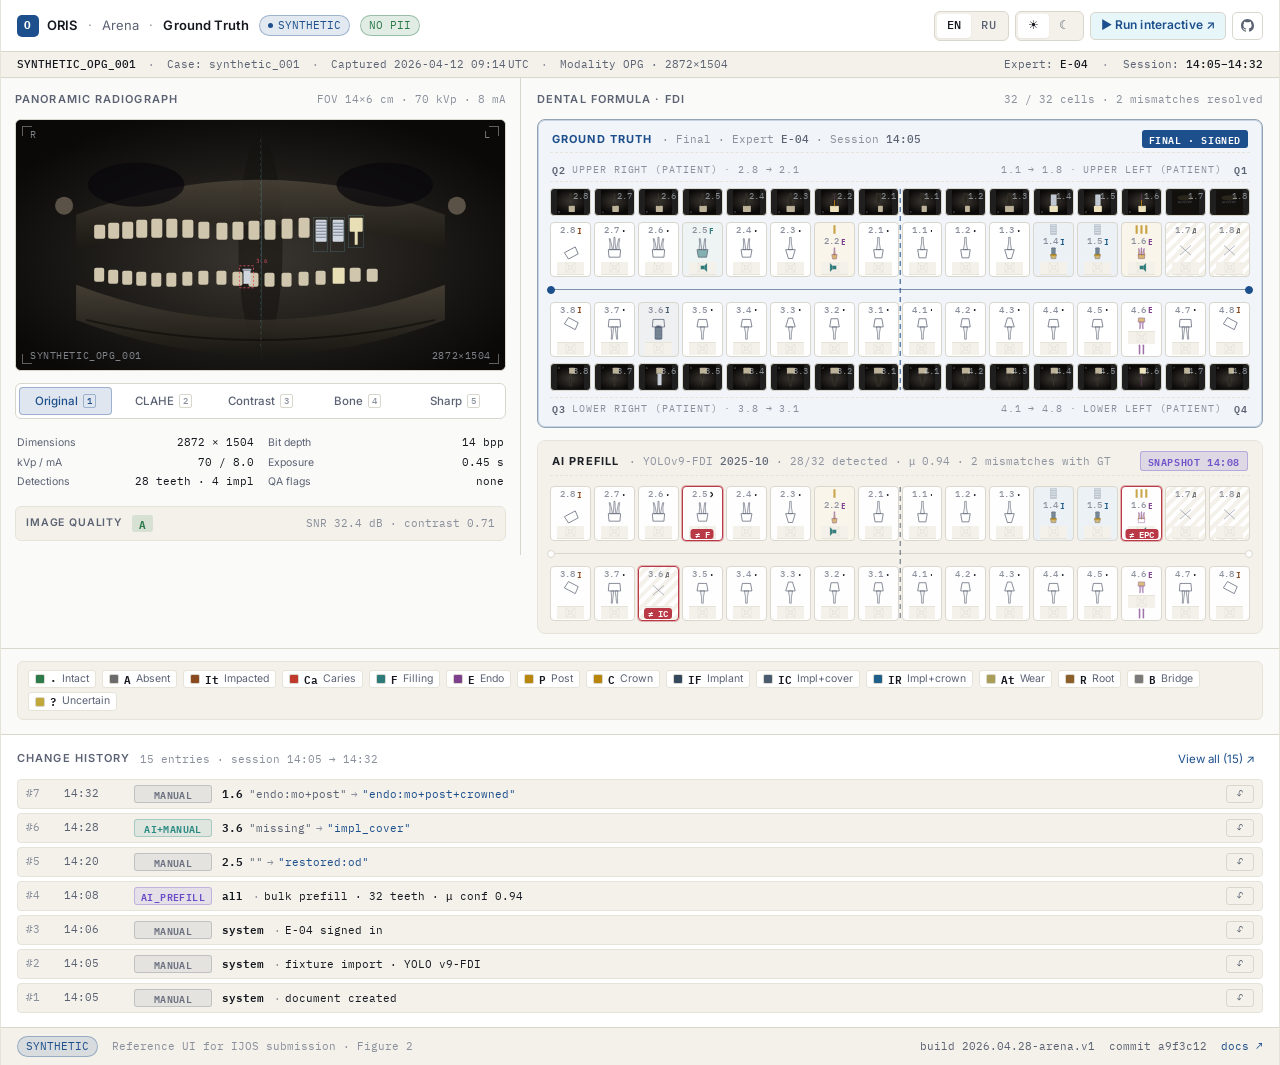
==== docs/index.html @ e61304dd "GitHub Pages: deploy /docs as the static dental-formula demo Reviewer-driven: cloning the repo + run" ====
<!doctype html>
<html lang="en" data-theme="light" data-lang="en">
<head>
<meta charset="utf-8">
<title>ORIS v0.1 · Reference Application</title>
<meta name="viewport" content="width=1280">
<link rel="preconnect" href="https://fonts.googleapis.com">
<link rel="preconnect" href="https://fonts.gstatic.com" crossorigin>
<link href="https://fonts.googleapis.com/css2?family=Inter:wght@400;500;600;700&family=IBM+Plex+Mono:wght@400;500;600&display=swap" rel="stylesheet">
<style>
  /* ============ TOKENS ============ */
  :root {
    --bg: #050507;
    --surface: #0e1117;
    --surface-2: #161a24;
    --surface-3: #1d2230;
    --border: #242a3a;
    --border-soft: #1b202c;
    --border-strong: #3a4256;
    --text: #e6e8ee;
    --text-muted: #8a93a6;
    --text-dim: #5b6478;
    --accent: #6dc4d8;
    --accent-ink: #061013;
    --danger: #e0556b;

    --src-manual: #8a93a6;
    --src-ai: #a78bfa;
    --src-ai-manual: #5fbab2;

    /* status palette — print-safe, identical in both themes */
    --st-present: #2c7a4a;
    --st-missing: #6b6b6b;
    --st-impacted: #8a4a20;
    --st-caries: #c0392b;
    --st-attrition: #a89e58;
    --st-root: #8c5e2a;
    --st-restored: #2c7a7a;
    --st-endo: #7e3f8c;
    --st-impl: #34495e;
    --st-impl-cover: #4a5d70;
    --st-impl-heal: #5e6f80;
    --st-impl-rest: #1f5f8c;
    --st-post: #b8860b;
    --st-crowned: #b8860b;
    --st-bridge: #7a7a7a;
    --st-bar: #4a4a4a;
    --st-cantilever: #7a6a7a;
    --st-uncertain: #c0a83a;

    --font-ui: 'Inter', system-ui, sans-serif;
    --font-mono: 'IBM Plex Mono', ui-monospace, monospace;
  }
  [data-theme="light"] {
    --bg: #fafaf8;
    --surface: #ffffff;
    --surface-2: #f3f1ea;
    --surface-3: #ebe8de;
    --border: #d9d6cc;
    --border-soft: #e6e3d9;
    --border-strong: #b6b1a3;
    --text: #15181f;
    --text-muted: #5b6273;
    --text-dim: #8a8f9c;
    --accent: #1d4f8c;
    --accent-ink: #ffffff;
    --danger: #b8323f;

    --src-manual: #6b7180;
    --src-ai: #6b4cc8;
    --src-ai-manual: #2a8a82;
  }

  * { box-sizing: border-box; }
  html, body { margin: 0; padding: 0; }
  body {
    background: var(--bg);
    color: var(--text);
    font-family: var(--font-ui);
    font-size: 13px;
    line-height: 1.4;
    -webkit-font-smoothing: antialiased;
  }
  .mono { font-family: var(--font-mono); font-variant-numeric: tabular-nums; }
  .tabular { font-variant-numeric: tabular-nums; }
  :focus-visible { outline: 2px solid var(--accent); outline-offset: 2px; border-radius: 3px; }

  button { font: inherit; }

  /* ============ SHELL ============ */
  .app {
    width: 1280px;
    margin: 0 auto;
    background: var(--bg);
    border-left: 1px solid var(--border-soft);
    border-right: 1px solid var(--border-soft);
  }

  /* ============ TOPBAR ============ */
  .topbar {
    height: 52px;
    display: flex; align-items: center;
    padding: 0 16px;
    border-bottom: 1px solid var(--border);
    background: var(--surface);
    gap: 10px;
    white-space: nowrap;
  }
  .brand { display: flex; align-items: center; gap: 8px; font-weight: 600; font-size: 13px; letter-spacing: 0.01em; white-space: nowrap; flex-shrink: 0; }
  .brand-mark {
    width: 22px; height: 22px; border-radius: 5px;
    background: var(--accent); color: var(--accent-ink);
    display: grid; place-items: center;
    font-family: var(--font-mono); font-size: 11px; font-weight: 700;
  }
  .brand-sep { color: var(--text-dim); font-weight: 400; padding: 0 2px; }
  .brand-sub { color: var(--text-muted); font-weight: 400; }
  .brand-mode { color: var(--text); font-weight: 600; }

  .pill {
    display: inline-flex; align-items: center; gap: 5px;
    padding: 2px 8px; border-radius: 999px;
    font-family: var(--font-mono); font-size: 10.5px;
    border: 1px solid;
    white-space: nowrap;
    flex-shrink: 0;
  }
  .pill.synthetic {
    background: color-mix(in srgb, var(--accent) 12%, transparent);
    color: var(--accent);
    border-color: color-mix(in srgb, var(--accent) 35%, transparent);
  }
  .pill.no-pii {
    background: color-mix(in srgb, var(--st-present) 14%, transparent);
    color: var(--st-present);
    border-color: color-mix(in srgb, var(--st-present) 40%, transparent);
  }

  .topbar-right { margin-left: auto; display: flex; align-items: center; gap: 6px; }
  .seg {
    display: inline-flex; padding: 2px;
    background: var(--surface-2); border: 1px solid var(--border);
    border-radius: 6px;
  }
  .seg button {
    height: 24px; padding: 0 10px;
    background: transparent; border: 0;
    color: var(--text-muted);
    font-size: 11.5px; font-weight: 500;
    border-radius: 4px; cursor: pointer;
    font-family: var(--font-mono);
    letter-spacing: 0.03em;
  }
  .seg button[aria-pressed="true"] {
    background: var(--surface); color: var(--text);
    box-shadow: 0 1px 2px rgba(0,0,0,.06);
  }
  [data-theme="dark"] .seg button[aria-pressed="true"] { background: var(--surface-3); }

  .icon-btn {
    height: 28px; min-width: 28px; padding: 0 8px;
    display: inline-flex; align-items: center; justify-content: center; gap: 6px;
    background: transparent; color: var(--text-muted);
    border: 1px solid var(--border); border-radius: 5px;
    font-size: 12px; cursor: pointer;
    transition: color .12s, border-color .12s;
  }
  .icon-btn:hover { color: var(--text); border-color: var(--text-dim); }
  .icon-btn svg { width: 13px; height: 13px; }

  /* ============ INFO STRIP ============ */
  .infostrip {
    height: 26px;
    display: flex; align-items: center; gap: 12px;
    padding: 0 16px;
    background: var(--surface-2);
    border-bottom: 1px solid var(--border);
    font-size: 11px; color: var(--text-muted);
    font-family: var(--font-mono);
    white-space: nowrap;
    overflow: hidden;
  }
  .infostrip b { color: var(--text); font-weight: 500; }
  .infostrip .sep { color: var(--text-dim); }
  .infostrip .right { margin-left: auto; display: flex; gap: 14px; }

  /* ============ MAIN: production darwin_lab pattern ============ */
  /* Grid layout: 520px OPG + fluid formulas. Sticky disabled — preview widths
     are too narrow for sticky to behave as in production (1600+ workstation). */
  .arena-body {
    display: grid;
    grid-template-columns: 520px 1fr;
    align-items: start;
    min-width: 0;
  }
  .arena-opg-col {
    border-right: 1px solid var(--border);
    min-width: 0;
  }
  .arena-formulas-col {
    min-width: 0;
    padding: 14px 16px;
    display: flex; flex-direction: column; gap: 12px;
  }
  .legend-wrap {
    padding: 0 16px 14px;
    border-top: 1px solid var(--border);
    padding-top: 12px;
  }

  /* ============ LEFT: OPG ============ */
  .left { padding: 14px; display: flex; flex-direction: column; gap: 12px; }

  .panel-head {
    display: flex; align-items: baseline; gap: 10px;
  }
  .panel-title {
    font-size: 11px; text-transform: uppercase; letter-spacing: 0.1em;
    color: var(--text-muted); font-weight: 600;
  }
  .panel-meta {
    margin-left: auto;
    font-family: var(--font-mono); font-size: 10.5px; color: var(--text-dim);
  }

  .opg-stage {
    width: 100%;
    aspect-ratio: 488 / 250;
    background: #08090b;
    border: 1px solid var(--border);
    border-radius: 6px;
    overflow: hidden;
    position: relative;
  }
  [data-theme="light"] .opg-stage { background: #1a1a1a; }
  .opg-stage svg { width: 100%; height: 100%; display: block; }
  .opg-overlay {
    position: absolute; inset: 0;
    pointer-events: none;
    color: rgba(220,230,240,.55);
    font-family: var(--font-mono); font-size: 9.5px;
    letter-spacing: 0.06em; text-transform: uppercase;
  }
  .opg-overlay .corner { position: absolute; width: 10px; height: 10px; border: 1px solid rgba(255,255,255,.35); }
  .opg-overlay .corner.tl { top: 6px; left: 6px; border-right: 0; border-bottom: 0; }
  .opg-overlay .corner.tr { top: 6px; right: 6px; border-left: 0; border-bottom: 0; }
  .opg-overlay .corner.bl { bottom: 6px; left: 6px; border-right: 0; border-top: 0; }
  .opg-overlay .corner.br { bottom: 6px; right: 6px; border-left: 0; border-top: 0; }
  .opg-overlay .meta-tl { position: absolute; top: 8px; left: 14px; }
  .opg-overlay .meta-tr { position: absolute; top: 8px; right: 14px; }
  .opg-overlay .meta-bl { position: absolute; bottom: 8px; left: 14px; }
  .opg-overlay .meta-br { position: absolute; bottom: 8px; right: 14px; }
  .opg-overlay .axis { position: absolute; left: 50%; top: 6px; bottom: 6px; width: 1px; background: linear-gradient(to bottom, transparent, rgba(109,196,216,.25), transparent); }

  .filter-bar {
    display: flex; gap: 4px;
    background: var(--surface);
    border: 1px solid var(--border);
    border-radius: 6px;
    padding: 3px;
  }
  .filter-btn {
    flex: 1; height: 28px;
    background: transparent; border: 1px solid transparent;
    color: var(--text-muted);
    font-size: 11.5px; font-weight: 500;
    border-radius: 4px; cursor: pointer;
    display: inline-flex; align-items: center; justify-content: center; gap: 5px;
    transition: color .12s, background .12s;
  }
  .filter-btn:hover { color: var(--text); background: var(--surface-2); }
  .filter-btn[aria-pressed="true"] {
    background: color-mix(in srgb, var(--accent) 14%, transparent);
    color: var(--accent);
    border-color: color-mix(in srgb, var(--accent) 35%, transparent);
  }
  .filter-btn .kbd {
    font-family: var(--font-mono); font-size: 9px;
    color: var(--text-dim); border: 1px solid var(--border); border-radius: 2px;
    padding: 0 3px; line-height: 1.4;
  }
  .filter-btn[aria-pressed="true"] .kbd { color: var(--accent); border-color: color-mix(in srgb, var(--accent) 35%, transparent); }

  .opg-meta-grid {
    display: grid; grid-template-columns: 1fr 1fr; gap: 4px 14px;
    font-size: 11px;
    padding: 4px 2px;
  }
  .opg-meta-grid .row { display: flex; justify-content: space-between; gap: 8px; align-items: baseline; min-width: 0; }
  .opg-meta-grid .label { color: var(--text-muted); white-space: nowrap; flex-shrink: 0; font-size: 10.5px; }
  .opg-meta-grid .val { color: var(--text); font-family: var(--font-mono); font-size: 10.5px; white-space: nowrap; overflow: hidden; text-overflow: ellipsis; }

  .qa-row {
    display: flex; align-items: center; gap: 10px;
    padding: 8px 10px;
    background: var(--surface-2);
    border: 1px solid var(--border-soft);
    border-radius: 6px;
    font-size: 11.5px;
  }
  .qa-row .label { color: var(--text-muted); font-size: 10.5px; text-transform: uppercase; letter-spacing: 0.08em; font-weight: 600; }
  .qa-row .grade {
    font-family: var(--font-mono); color: var(--st-present);
    background: color-mix(in srgb, var(--st-present) 14%, transparent);
    padding: 1px 7px; border-radius: 3px;
    font-size: 11px; font-weight: 600;
  }
  .qa-row .meta { margin-left: auto; font-family: var(--font-mono); font-size: 10.5px; color: var(--text-dim); }

  /* ============ FORMULA blocks ============ */
  .right { display: contents; }
  .formula-head {
    display: flex; align-items: baseline; gap: 10px;
  }
  .formula-actions { margin-left: auto; display: flex; gap: 6px; }

  /* Wrapper blocks */
  .block {
    border: 1px solid var(--border);
    border-radius: 8px;
    padding: 10px 12px 12px;
    display: flex; flex-direction: column; gap: 6px;
    min-width: 0;
    background: var(--surface);
  }
  .block.gt {
    background: color-mix(in srgb, var(--accent) 6%, var(--surface));
    border-color: color-mix(in srgb, var(--accent) 38%, var(--border));
    box-shadow: 0 0 0 1px color-mix(in srgb, var(--accent) 20%, transparent) inset;
  }
  .block.ai {
    background: var(--surface-2);
    border-color: var(--border-soft);
    opacity: 0.96;
  }
  .block-head {
    display: flex; align-items: center; gap: 10px;
    padding: 0 2px 4px;
    border-bottom: 1px dashed var(--border-soft);
    margin-bottom: 4px;
    white-space: nowrap;
  }
  .block-head .ttl {
    font-size: 11px; text-transform: uppercase; letter-spacing: 0.1em;
    color: var(--text); font-weight: 700;
  }
  .block.gt .block-head .ttl {
    color: var(--accent);
  }
  .block-head .meta {
    font-family: var(--font-mono); font-size: 10.5px;
    color: var(--text-dim);
  }
  .block-head .meta b { color: var(--text-muted); font-weight: 500; }
  .block-head .badge {
    margin-left: auto;
    font-family: var(--font-mono); font-size: 10px;
    padding: 2px 7px; border-radius: 3px;
    letter-spacing: 0.06em; font-weight: 600;
  }
  .block.gt .block-head .badge { background: var(--accent); color: var(--accent-ink); }
  .block.ai .block-head .badge { background: color-mix(in srgb, var(--src-ai) 16%, transparent); color: var(--src-ai); border: 1px solid color-mix(in srgb, var(--src-ai) 35%, transparent); }

  /* Block-internal midline divider */
  .midline {
    position: relative;
    height: 1px;
    margin: 6px 0;
    background: var(--border);
  }
  .block.gt .midline { background: color-mix(in srgb, var(--accent) 50%, var(--border)); }
  .midline::before, .midline::after {
    content: ''; position: absolute; top: -3px; width: 6px; height: 6px;
    background: var(--surface); border: 1px solid var(--border); border-radius: 50%;
  }
  .block.gt .midline::before, .block.gt .midline::after {
    background: var(--accent);
    border-color: var(--accent);
  }
  .midline::before { left: -3px; }
  .midline::after { right: -3px; }
  .midline .lab {
    position: absolute; top: -7px; left: 50%; transform: translateX(-50%);
    background: var(--surface);
    padding: 0 8px;
    font-family: var(--font-mono); font-size: 9px;
    letter-spacing: 0.12em;
    color: var(--text-dim);
    text-transform: uppercase;
  }
  .block.gt .midline .lab { background: color-mix(in srgb, var(--accent) 6%, var(--surface)); color: var(--accent); }
  .block.ai .midline .lab { background: var(--surface-2); }

  /* AI block — same cell scale as GT (production pattern: identical structure, only chrome differs) */
  /* No size overrides; cells share --cell-w / --cell-h via .cells grid */

  /* mismatch indicator on AI cells */
  .cell.mismatch { position: relative; }
  .cell.mismatch .mm-flag {
    position: absolute; bottom: 1px; left: 50%; transform: translateX(-50%);
    display: inline-flex; align-items: center; gap: 2px;
    font-family: var(--font-mono); font-size: 8.5px;
    color: white; background: var(--danger);
    padding: 1px 4px; border-radius: 3px;
    line-height: 1; font-weight: 600;
    z-index: 2;
    white-space: nowrap;
  }
  .cell.mismatch[data-diff]:hover::before {
    content: '✗ ' attr(data-ai) ' → ' attr(data-diff);
    position: absolute; bottom: calc(100% + 6px); left: 50%; transform: translateX(-50%);
    background: var(--danger); color: white;
    font-family: var(--font-mono); font-size: 10px;
    padding: 3px 7px; border-radius: 3px; white-space: nowrap;
    z-index: 10; pointer-events: none;
  }
  .cell.mismatch[data-diff]:hover::after {
    content: ''; position: absolute; bottom: calc(100% + 2px); left: 50%; transform: translateX(-50%);
    border: 4px solid transparent; border-top-color: var(--danger);
    z-index: 10; pointer-events: none;
  }
  .cell.selected[data-ostr]:hover::before {
    content: attr(data-ostr);
    position: absolute; bottom: calc(100% + 6px); left: 50%; transform: translateX(-50%);
    background: var(--accent); color: var(--accent-ink);
    font-family: var(--font-mono); font-size: 10px;
    padding: 3px 7px; border-radius: 3px; white-space: nowrap;
    z-index: 10; pointer-events: none;
  }

  /* Quadrant labels above carousel */
  .quad-row {
    display: grid;
    grid-template-columns: 1fr 1fr;
    font-family: var(--font-mono); font-size: 9.5px;
    color: var(--text-dim);
    letter-spacing: 0.1em;
    text-transform: uppercase;
    padding: 0 2px 4px;
    border-bottom: 1px dashed var(--border-soft);
  }
  .quad-row .q { display: flex; align-items: center; gap: 6px; }
  .quad-row .q.right { justify-content: flex-end; }
  .quad-row .q .num { color: var(--text-muted); font-weight: 600; }

  /* Carousel of crops */
  .crops {
    display: grid;
    grid-template-columns: repeat(16, minmax(0, 1fr));
    gap: 3px;
    min-width: 0;
  }
  .crop {
    position: relative;
    aspect-ratio: 80 / 56;
    background: #0a0a0a;
    border: 1px solid var(--border);
    border-radius: 4px;
    overflow: hidden;
    cursor: zoom-in;
    transition: border-color .12s, transform .12s;
  }
  .crop:hover { border-color: var(--accent); transform: translateY(-1px); }
  [data-theme="light"] .crop { background: #1f1f1f; }
  .crop svg { width: 100%; height: 100%; display: block; }
  .crop .crop-fdi {
    position: absolute; top: 1px; right: 2px;
    font-family: var(--font-mono); font-size: 8.5px;
    color: rgba(220,230,240,.55);
  }
  .crop.flipped svg { transform: scaleY(-1); }

  /* AI prefill row */
  .row-band {
    display: grid;
    grid-template-columns: 78px 1fr;
    gap: 6px;
    align-items: stretch;
  }
  .band-label {
    display: flex; flex-direction: column; justify-content: center;
    padding: 4px 6px;
    border-right: 1px dashed var(--border-soft);
  }
  .band-label .ttl {
    font-size: 10.5px; text-transform: uppercase; letter-spacing: 0.08em;
    color: var(--text-muted); font-weight: 600;
  }
  .band-label .sub {
    font-family: var(--font-mono); font-size: 9.5px; color: var(--text-dim); margin-top: 2px;
  }
  .band-label .conf {
    font-family: var(--font-mono); font-size: 10.5px;
    margin-top: 4px; color: var(--src-ai); font-weight: 500;
  }
  .row-band.gt .band-label .ttl { color: var(--text); }
  .row-band.gt .band-label .pip {
    display: inline-block; width: 6px; height: 6px;
    border-radius: 50%; background: var(--accent);
    margin-right: 5px; vertical-align: middle;
  }

  .cells {
    display: grid;
    grid-template-columns: repeat(16, minmax(0, 1fr));
    gap: 3px;
    min-width: 0;
  }

  .cell {
    aspect-ratio: 48 / 64;
    min-width: 0;
    background: var(--surface);
    border: 1px solid var(--border);
    border-radius: 4px;
    position: relative;
    display: flex; flex-direction: column;
    align-items: stretch;
    overflow: hidden;
    cursor: pointer;
    transition: border-color .12s, transform .12s, box-shadow .12s;
  }
  .cell:hover { border-color: var(--text-muted); }
  .cell.selected {
    border-color: var(--accent);
    box-shadow: 0 0 0 2px color-mix(in srgb, var(--accent) 25%, transparent);
  }
  .cell.mismatch {
    border-color: var(--danger);
    box-shadow: 0 0 0 1px color-mix(in srgb, var(--danger) 35%, transparent);
  }
  .cell.flipped .anatomy { transform: scaleY(-1); }
  .cell.flipped .surfaces { transform: scaleY(-1); }

  /* Vertical midline (FDI sagittal plane) — separator on 8th cell of each row */
  /* Vertical anatomical centerline — one independent line per chart.
     Each chart's line is positioned absolutely on the .block element and
     spans from that block's top crops/cell row down to its bottom one,
     never crossing the gap to the other block. */
  .cell.midline-right { /* class kept for legacy; no styling */ }
  .block.gt, .block.ai { position: relative; }
  .anatomical-axis {
    position: absolute;
    left: 50%;
    width: 1.5px;
    transform: translateX(-0.75px);
    pointer-events: none;
    z-index: 5;
    /* Dashed look via mask. */
    -webkit-mask-image: repeating-linear-gradient(to bottom, #000 0 5px, transparent 5px 9px);
            mask-image: repeating-linear-gradient(to bottom, #000 0 5px, transparent 5px 9px);
  }
  .block.gt .anatomical-axis {
    background: color-mix(in srgb, var(--accent) 70%, transparent);
  }
  .block.ai .anatomical-axis {
    background: color-mix(in srgb, var(--text-muted) 70%, transparent);
  }

  /* Inline cell-root SVG block — sits above crown for upper, below for lower (production darwin_lab pattern) */
  .cell .cell-root {
    height: 11px;
    display: flex; align-items: center; justify-content: center;
    pointer-events: none;
    opacity: 0.75;
    flex-shrink: 0;
  }
  .cell .cell-root svg { display: block; width: 100%; height: 100%; }
  /* hide cell-root for cells without endo/root indication */
  .cell:not(.has-root) .cell-root { display: none; }

  /* Cell internals — flex column with ordered rows.
     Top row: FDI label + status abbr (no overlap).
     Middle: anatomy SVG (flex:1).
     Optional: cell-root SVG (above for upper, below for lower).
     Bottom: surface map polygon. */
  .cell .head {
    display: flex; align-items: center; justify-content: space-between;
    padding: 1px 3px 0;
    gap: 2px;
    min-height: 11px;
    order: 1;
  }
  .cell .fdi {
    font-family: var(--font-mono); font-size: 8.5px;
    color: var(--text-dim);
    font-weight: 500;
    line-height: 1;
    flex-shrink: 0;
  }
  .cell .abbr {
    font-family: var(--font-mono); font-size: 9px;
    font-weight: 600;
    color: var(--text);
    line-height: 1;
    overflow: hidden;
    text-overflow: ellipsis;
    white-space: nowrap;
    min-width: 0;
    text-align: right;
  }
  .cell .anatomy {
    flex: 1;
    display: flex; align-items: center; justify-content: center;
    padding: 1px;
    min-height: 0;
    order: 2;
  }
  .cell .anatomy svg { display: block; width: 100%; height: 100%; }
  .cell .surfaces {
    height: 13px;
    display: flex; align-items: center; justify-content: center;
    border-top: 1px solid var(--border-soft);
    background: var(--surface-2);
    order: 3;
    flex-shrink: 0;
  }
  .cell .surfaces svg { display: block; height: 11px; width: 11px; }

  /* upper: cell-root above crown (visually) but in flow ordered first.
     But .flipped flips anatomy via scaleY — so for upper cells the cell-root
     stays anatomically "below" the inverted crown, which is correct. */
  .cell.flipped .cell-root { order: 0; }
  .cell:not(.flipped) .cell-root { order: 4; }

  /* Visual cell variants by status */
  .cell.s-missing { background: repeating-linear-gradient(135deg, var(--surface) 0 4px, var(--surface-2) 4px 8px); color: var(--text-dim); }
  .cell.s-missing .abbr { color: var(--text-dim); }
  .cell.s-impl-cover { background: color-mix(in srgb, var(--st-impl) 8%, var(--surface)); }
  .cell.s-impl-restored { background: color-mix(in srgb, var(--st-impl-rest) 9%, var(--surface)); }
  .cell.s-endo-post-crowned { background: color-mix(in srgb, var(--st-crowned) 8%, var(--surface)); }
  .cell.s-restored { background: color-mix(in srgb, var(--st-restored) 8%, var(--surface)); }

  /* Small status legend */
  .legend {
    display: flex; flex-wrap: wrap; gap: 4px 6px;
    padding: 8px 10px;
    background: var(--surface-2);
    border: 1px solid var(--border-soft);
    border-radius: 6px;
  }
  .legend-item {
    display: inline-flex; align-items: center; gap: 5px;
    padding: 1px 6px;
    font-size: 11px;
    border-radius: 3px;
    background: var(--surface);
    border: 1px solid var(--border-soft);
  }
  .legend-item .swatch {
    width: 10px; height: 10px; border-radius: 2px;
    border: 1px solid var(--border);
  }
  .legend-item .ab { font-family: var(--font-mono); font-size: 10.5px; color: var(--text); font-weight: 600; }
  .legend-item .nm { color: var(--text-muted); font-size: 10.5px; }

  /* ============ HISTORY ============ */
  .history {
    border-top: 1px solid var(--border);
    padding: 12px 16px 14px;
    background: var(--surface);
  }
  .history-head { white-space: nowrap; }
  .history-head {
    display: flex; align-items: center; gap: 10px;
    margin-bottom: 8px;
  }
  .history-title { font-size: 11px; text-transform: uppercase; letter-spacing: 0.1em; color: var(--text-muted); font-weight: 600; }
  .history-meta { font-family: var(--font-mono); font-size: 10.5px; color: var(--text-dim); }
  .history-actions { margin-left: auto; display: flex; gap: 6px; }
  .history-link {
    background: transparent; border: 0;
    color: var(--accent); font-size: 11.5px;
    cursor: pointer; padding: 4px 8px;
    border-radius: 4px;
  }
  .history-link:hover { background: color-mix(in srgb, var(--accent) 12%, transparent); }

  .history-strip {
    display: grid; gap: 4px;
  }
  .hist-item {
    display: grid;
    grid-template-columns: 28px 60px 78px 1fr 28px;
    align-items: center;
    gap: 10px;
    padding: 5px 8px;
    background: var(--surface-2);
    border: 1px solid var(--border-soft);
    border-radius: 4px;
    font-size: 11.5px;
  }
  .hist-item .seq {
    font-family: var(--font-mono); font-size: 11px;
    color: var(--text-dim);
  }
  .hist-item .ts {
    font-family: var(--font-mono); font-size: 11px;
    color: var(--text-muted);
  }
  .hist-item .src {
    font-size: 10px; font-family: var(--font-mono);
    text-transform: uppercase; letter-spacing: 0.04em;
    padding: 1px 6px; border-radius: 3px;
    text-align: center;
    border: 1px solid;
    font-weight: 600;
  }
  .hist-item .src.manual { color: var(--src-manual); background: color-mix(in srgb, var(--src-manual) 10%, transparent); border-color: color-mix(in srgb, var(--src-manual) 30%, transparent); }
  .hist-item .src.ai_prefill { color: var(--src-ai); background: color-mix(in srgb, var(--src-ai) 10%, transparent); border-color: color-mix(in srgb, var(--src-ai) 30%, transparent); }
  .hist-item .src.ai_prefill_then_manual { color: var(--src-ai-manual); background: color-mix(in srgb, var(--src-ai-manual) 10%, transparent); border-color: color-mix(in srgb, var(--src-ai-manual) 30%, transparent); }
  .hist-item .diff { color: var(--text); font-family: var(--font-mono); font-size: 11px; }
  .hist-item .diff em { color: var(--text-dim); font-style: normal; padding: 0 4px; }
  .hist-item .diff .a { color: var(--text-muted); }
  .hist-item .diff .b { color: var(--accent); }
  .hist-item .diff .fdi { color: var(--text); font-weight: 600; padding-right: 6px; }
  .hist-item .roll {
    background: transparent; border: 1px solid var(--border);
    color: var(--text-muted);
    font-size: 10px; padding: 1px 4px;
    border-radius: 3px; cursor: pointer;
    font-family: var(--font-mono);
  }
  .hist-item .roll:hover { color: var(--danger); border-color: var(--danger); }

  /* ============ FOOTER ============ */
  .footer {
    border-top: 1px solid var(--border);
    background: var(--surface-2);
    padding: 8px 16px;
    display: flex; align-items: center; gap: 14px;
    font-family: var(--font-mono); font-size: 10.5px;
    color: var(--text-muted);
    white-space: nowrap;
  }
  .footer .right { margin-left: auto; display: flex; gap: 14px; }
  .footer .ref { color: var(--text-dim); }
  .footer a { color: var(--accent); text-decoration: none; }

  /* ============ I18N ============ */
  [data-lang="en"] .ru-only { display: none; }
  [data-lang="ru"] .en-only { display: none; }
</style>
</head>
<body>
<div class="app">
  <!-- =========== TOPBAR =========== -->
  <header class="topbar">
    <div class="brand">
      <span class="brand-mark">O</span>
      <span>ORIS</span>
      <span class="brand-sep">·</span>
      <span class="brand-sub">Arena</span>
      <span class="brand-sep">·</span>
      <span class="brand-mode" data-i18n="mode.gt">Ground Truth</span>
    </div>
    <span class="pill synthetic"><span style="width:5px;height:5px;border-radius:50%;background:currentColor"></span>SYNTHETIC</span>
    <span class="pill no-pii">NO&nbsp;PII</span>

    <div class="topbar-right">
      <div class="seg" role="tablist" aria-label="Language">
        <button data-lang-toggle="en" aria-pressed="true">EN</button>
        <button data-lang-toggle="ru" aria-pressed="false">RU</button>
      </div>
      <div class="seg" role="tablist" aria-label="Theme">
        <button data-theme-toggle="light" aria-pressed="true" title="Light"><span aria-hidden="true">☀</span></button>
        <button data-theme-toggle="dark" aria-pressed="false" title="Dark"><span aria-hidden="true">☾</span></button>
      </div>
      <a href="https://github.com/zmeik/oris#try-it--interactive-reference-application" target="_blank" rel="noopener" class="icon-btn" title="Run the full interactive Flask version locally (3 commands)" style="text-decoration:none; padding:4px 10px; font-size:12px; font-weight:500; letter-spacing:0.01em; background:rgba(109,196,216,0.16); color:var(--accent); font-weight:600;">▶ Run interactive ↗</a>
      <a href="https://github.com/zmeik/oris" target="_blank" rel="noopener" class="icon-btn" title="GitHub" aria-label="GitHub repository">
        <svg viewBox="0 0 16 16" fill="currentColor" aria-hidden="true"><path d="M8 0C3.58 0 0 3.58 0 8a8 8 0 005.47 7.59c.4.07.55-.17.55-.38 0-.19-.01-.82-.01-1.49-2.01.37-2.53-.49-2.69-.94-.09-.23-.48-.94-.82-1.13-.28-.15-.68-.52-.01-.53.63-.01 1.08.58 1.23.82.72 1.21 1.87.87 2.33.66.07-.52.28-.87.51-1.07-1.78-.2-3.64-.89-3.64-3.95 0-.87.31-1.59.82-2.15-.08-.2-.36-1.02.08-2.12 0 0 .67-.21 2.2.82.64-.18 1.32-.27 2-.27.68 0 1.36.09 2 .27 1.53-1.04 2.2-.82 2.2-.82.44 1.1.16 1.92.08 2.12.51.56.82 1.27.82 2.15 0 3.07-1.87 3.75-3.65 3.95.29.25.54.73.54 1.48 0 1.07-.01 1.93-.01 2.2 0 .21.15.46.55.38A8.013 8.013 0 0016 8c0-4.42-3.58-8-8-8z"/></svg>
      </a>
    </div>
  </header>

  <!-- =========== INFO STRIP =========== -->
  <div class="infostrip">
    <span><b>SYNTHETIC_OPG_001</b></span>
    <span class="sep">·</span>
    <span><span data-i18n="meta.case">Case</span>: synthetic_001</span>
    <span class="sep">·</span>
    <span><span data-i18n="meta.captured">Captured</span> 2026-04-12 09:14&thinsp;UTC</span>
    <span class="sep">·</span>
    <span><span data-i18n="meta.modality">Modality</span> OPG · 2872×1504</span>
    <div class="right">
      <span><span data-i18n="meta.expert">Expert</span>: <b>E-04</b></span>
      <span class="sep">·</span>
      <span><span data-i18n="meta.session">Session</span>: <b>14:05–14:32</b></span>
    </div>
  </div>

  <!-- =========== MAIN =========== -->
  <main>
   <div class="arena-body">
    <!-- ===== LEFT: OPG col (sticky) ===== -->
    <section class="arena-opg-col left">
      <div class="panel-head">
        <span class="panel-title" data-i18n="opg.title">Panoramic radiograph</span>
        <span class="panel-meta">FOV 14×6 cm · 70 kVp · 8 mA</span>
      </div>

      <div class="opg-stage">
        <svg viewBox="0 0 488 250" preserveAspectRatio="xMidYMid slice" aria-label="Synthetic panoramic radiograph">
          <defs>
            <radialGradient id="opgGrad" cx="50%" cy="55%" r="60%">
              <stop offset="0%" stop-color="#3a3530"/>
              <stop offset="60%" stop-color="#1c1a17"/>
              <stop offset="100%" stop-color="#0a0908"/>
            </radialGradient>
            <radialGradient id="archG" cx="50%" cy="50%" r="50%">
              <stop offset="0%" stop-color="#d6cfb8"/>
              <stop offset="80%" stop-color="#7a7160"/>
              <stop offset="100%" stop-color="#3c3830" stop-opacity="0"/>
            </radialGradient>
            <linearGradient id="boneG" x1="0" x2="0" y1="0" y2="1">
              <stop offset="0%" stop-color="#4a4338"/>
              <stop offset="100%" stop-color="#1a1813"/>
            </linearGradient>
            <filter id="grain"><feTurbulence type="fractalNoise" baseFrequency="0.9" numOctaves="2" seed="3"/><feColorMatrix values="0 0 0 0 0  0 0 0 0 0  0 0 0 0 0  0 0 0 0.06 0"/><feComposite in2="SourceGraphic" operator="in"/></filter>
          </defs>
          <rect width="488" height="250" fill="url(#opgGrad)"/>
          <!-- Spine column shadow -->
          <ellipse cx="244" cy="125" rx="22" ry="105" fill="#15130f" opacity="0.55"/>
          <!-- Mandibular arch (lower) -->
          <path d="M 60 165 Q 244 235 428 165 L 428 200 Q 244 270 60 200 Z" fill="url(#boneG)" opacity="0.85"/>
          <!-- Maxillary arch (upper) -->
          <path d="M 60 95 Q 244 25 428 95 L 428 130 Q 244 80 60 130 Z" fill="url(#boneG)" opacity="0.85"/>
          <!-- Sinus voids -->
          <ellipse cx="120" cy="65" rx="48" ry="22" fill="#08070a" opacity="0.7"/>
          <ellipse cx="368" cy="65" rx="48" ry="22" fill="#08070a" opacity="0.7"/>
          <!-- TMJ heads -->
          <circle cx="48" cy="86" r="9" fill="#5a5246"/>
          <circle cx="440" cy="86" r="9" fill="#5a5246"/>
          <!-- Tooth crowns row, upper -->
          <g fill="#cfc6ad">
            <!-- Q2 (left in image: indices 0..7) -->
            <rect x="78"  y="105" width="11" height="14" rx="2"/>
            <rect x="92"  y="103" width="11" height="16" rx="2"/>
            <rect x="106" y="102" width="11" height="17" rx="2"/>
            <rect x="120" y="100" width="11" height="18" rx="2"/>
            <rect x="135" y="99"  width="11" height="19" rx="2"/>
            <rect x="150" y="99"  width="11" height="19" rx="2"/>
            <rect x="166" y="100" width="11" height="18" rx="2"/>
            <rect x="182" y="102" width="11" height="17" rx="2"/>
            <!-- Q1 -->
            <rect x="200" y="103" width="11" height="17" rx="2"/>
            <rect x="216" y="102" width="11" height="18" rx="2"/>
            <rect x="232" y="101" width="11" height="19" rx="2"/>
            <rect x="248" y="100" width="11" height="20" rx="2"/>
            <rect x="265" y="99"  width="11" height="20" rx="2"/>
            <rect x="282" y="98"  width="11" height="20" rx="2"/>
            <!-- 1.5 implant fixture (cyan threaded) -->
            <g>
              <rect x="299" y="100" width="11" height="22" rx="1" fill="#cfd6e0"/>
              <rect x="299" y="102" width="11" height="1" fill="#7a8290"/>
              <rect x="299" y="105" width="11" height="1" fill="#7a8290"/>
              <rect x="299" y="108" width="11" height="1" fill="#7a8290"/>
              <rect x="299" y="111" width="11" height="1" fill="#7a8290"/>
              <rect x="299" y="114" width="11" height="1" fill="#7a8290"/>
              <rect x="299" y="117" width="11" height="1" fill="#7a8290"/>
            </g>
            <!-- 1.4 implant fixture -->
            <g>
              <rect x="316" y="100" width="11" height="22" rx="1" fill="#cfd6e0"/>
              <rect x="316" y="103" width="11" height="1" fill="#7a8290"/>
              <rect x="316" y="106" width="11" height="1" fill="#7a8290"/>
              <rect x="316" y="109" width="11" height="1" fill="#7a8290"/>
              <rect x="316" y="112" width="11" height="1" fill="#7a8290"/>
              <rect x="316" y="115" width="11" height="1" fill="#7a8290"/>
            </g>
            <!-- 1.6 endo+post+crowned (radiopaque crown + post) -->
            <g>
              <rect x="333" y="98" width="13" height="14" rx="1" fill="#e8dfb6"/>
              <rect x="338" y="111" width="3" height="14" fill="#e8dfb6"/>
            </g>
            <!-- 1.7, 1.8 missing (gap) -->
          </g>
          <!-- Tooth crowns lower -->
          <g fill="#cfc6ad">
            <rect x="78"  y="148" width="10" height="14" rx="2"/>
            <rect x="92"  y="150" width="10" height="14" rx="2"/>
            <rect x="106" y="151" width="10" height="14" rx="2"/>
            <rect x="120" y="152" width="10" height="14" rx="2"/>
            <rect x="135" y="153" width="10" height="14" rx="2"/>
            <rect x="150" y="153" width="10" height="14" rx="2"/>
            <rect x="166" y="152" width="10" height="14" rx="2"/>
            <rect x="182" y="151" width="10" height="14" rx="2"/>
            <rect x="200" y="151" width="10" height="14" rx="2"/>
            <rect x="216" y="152" width="10" height="14" rx="2"/>
            <rect x="232" y="153" width="10" height="14" rx="2"/>
            <rect x="248" y="153" width="10" height="14" rx="2"/>
            <rect x="265" y="153" width="10" height="14" rx="2"/>
            <rect x="282" y="152" width="10" height="14" rx="2"/>
            <rect x="299" y="151" width="10" height="14" rx="2"/>
            <!-- 4.6 endo+restored+crowned (radiopaque) -->
            <rect x="316" y="148" width="12" height="16" rx="1" fill="#e8dfb6"/>
            <rect x="333" y="148" width="11" height="14" rx="2"/>
            <rect x="350" y="149" width="11" height="13" rx="2"/>
            <!-- 3.6 (after midline) impl_cover - subtle screw -->
            <g>
              <rect x="226" y="149" width="9" height="2" rx="1" fill="#aab2bf"/>
              <rect x="227" y="151" width="7" height="13" fill="#cfd6e0"/>
            </g>
          </g>
          <!-- IAN canal hint -->
          <path d="M 70 200 Q 244 240 418 200" stroke="#0a0907" stroke-width="2" fill="none" opacity="0.55"/>
          <!-- Midline guide -->
          <line x1="244" y1="20" x2="244" y2="230" stroke="#6dc4d8" stroke-opacity="0.18" stroke-dasharray="2 4"/>
          <!-- detection bboxes (subtle) -->
          <g stroke="#6dc4d8" stroke-opacity="0.35" fill="none" stroke-width="0.5">
            <rect x="332" y="96" width="15" height="32"/>
            <rect x="297" y="98" width="14" height="34"/>
            <rect x="314" y="98" width="14" height="34"/>
          </g>
          <!-- mismatch highlight on 3.6 -->
          <rect x="223" y="146" width="14" height="22" stroke="#e0556b" stroke-width="1" fill="none" stroke-dasharray="2 2" opacity="0.85"/>
          <text x="240" y="143" font-family="IBM Plex Mono, monospace" font-size="6" fill="#e0556b" opacity="0.9">3.6</text>
        </svg>
        <div class="opg-overlay" aria-hidden="true">
          <span class="corner tl"></span><span class="corner tr"></span>
          <span class="corner bl"></span><span class="corner br"></span>
          <span class="meta-tl">R</span>
          <span class="meta-tr">L</span>
          <span class="meta-bl">SYNTHETIC_OPG_001</span>
          <span class="meta-br">2872×1504</span>
          <span class="axis"></span>
        </div>
      </div>

      <!-- Filter buttons -->
      <div class="filter-bar" role="group" aria-label="Image filter">
        <button class="filter-btn" aria-pressed="true" data-filter="orig"><span data-i18n="filter.orig">Original</span><span class="kbd">1</span></button>
        <button class="filter-btn" aria-pressed="false" data-filter="clahe">CLAHE<span class="kbd">2</span></button>
        <button class="filter-btn" aria-pressed="false" data-filter="contrast"><span data-i18n="filter.contrast">Contrast</span><span class="kbd">3</span></button>
        <button class="filter-btn" aria-pressed="false" data-filter="bone"><span data-i18n="filter.bone">Bone</span><span class="kbd">4</span></button>
        <button class="filter-btn" aria-pressed="false" data-filter="sharp"><span data-i18n="filter.sharp">Sharp</span><span class="kbd">5</span></button>
      </div>

      <!-- Technical metadata grid -->
      <div class="opg-meta-grid">
        <div class="row"><span class="label" data-i18n="meta.dim">Dimensions</span><span class="val">2872 × 1504</span></div>
        <div class="row"><span class="label" data-i18n="meta.bit">Bit depth</span><span class="val">14 bpp</span></div>
        <div class="row"><span class="label" data-i18n="meta.kvp">kVp / mA</span><span class="val">70 / 8.0</span></div>
        <div class="row"><span class="label" data-i18n="meta.expmA">Exposure</span><span class="val">0.45 s</span></div>
        <div class="row"><span class="label" data-i18n="meta.det">Detections</span><span class="val">28 teeth · 4 impl</span></div>
        <div class="row"><span class="label" data-i18n="meta.qa">QA flags</span><span class="val">none</span></div>
      </div>

      <div class="qa-row">
        <span class="label" data-i18n="qa.label">Image quality</span>
        <span class="grade">A</span>
        <span class="meta">SNR 32.4 dB · contrast 0.71</span>
      </div>
    </section>

    <!-- ===== RIGHT: formulas col (GT + AI stack) ===== -->
    <section class="arena-formulas-col">
      <div class="formula-head">
        <span class="panel-title" data-i18n="formula.title">Dental formula · FDI</span>
        <span class="panel-meta">32 / 32 cells · 2 mismatches resolved</span>
      </div>

      <!-- ===================================================
           BLOCK 1 — GROUND TRUTH (full documentation w/ crops)
           =================================================== -->
      <section class="block gt" aria-label="Ground truth block">
        <div class="anatomical-axis" aria-hidden="true"></div>
        <div class="block-head">
          <span class="ttl" data-i18n="block.gt.title">Ground truth</span>
          <span class="meta">· <span data-i18n="block.gt.final">Final</span> · <span data-i18n="meta.expert">Expert</span> <b>E-04</b> · <span data-i18n="meta.session">Session</span> <b>14:05</b></span>
          <span class="badge" data-i18n="block.gt.badge">FINAL · SIGNED</span>
        </div>

        <!-- Quadrant labels above upper crops -->
        <div class="quad-row">
          <span class="q"><span class="num">Q2</span><span data-i18n="quad.upperRight">Upper right (patient)</span> · 2.8 → 2.1</span>
          <span class="q right">1.1 → 1.8 · <span data-i18n="quad.upperLeft">Upper left (patient)</span><span class="num" style="margin-left:6px">Q1</span></span>
        </div>

        <!-- Crops upper (roots UP — flipped) -->
        <div class="crops" id="cropsUpper" aria-label="Upper crops carousel"></div>

        <!-- GT row UPPER -->
        <div class="cells" id="gtUpper"></div>

        <!-- Midline divider -->
        <div class="midline" style="color: rgba(120, 140, 29, 0.404)"></div>

        <!-- GT row LOWER -->
        <div class="cells" id="gtLower"></div>

        <!-- Crops lower (roots DOWN) -->
        <div class="crops" id="cropsLower" aria-label="Lower crops carousel"></div>

        <!-- Quadrant labels under lower crops -->
        <div class="quad-row" style="border-bottom: 0; border-top: 1px dashed var(--border-soft); padding-top: 4px; padding-bottom: 0;">
          <span class="q"><span class="num">Q3</span><span data-i18n="quad.lowerRight">Lower right (patient)</span> · 3.8 → 3.1</span>
          <span class="q right">4.1 → 4.8 · <span data-i18n="quad.lowerLeft">Lower left (patient)</span><span class="num" style="margin-left:6px">Q4</span></span>
        </div>
      </section><!-- /.block.gt -->

      <!-- ===================================================
           BLOCK 2 — AI PREFILL (sibling of GT, same scale)
           =================================================== -->
      <section class="block ai" aria-label="AI prefill block">
        <div class="anatomical-axis" aria-hidden="true"></div>
        <div class="block-head">
          <span class="ttl" data-i18n="block.ai.title">AI prefill</span>
          <span class="meta">· YOLOv9-FDI <b>2025-10</b> · <span data-i18n="block.ai.det">28/32 detected</span> · μ 0.94 · <span data-i18n="block.ai.diff">2 mismatches with GT</span></span>
          <span class="badge" data-i18n="block.ai.badge">SNAPSHOT 14:08</span>
        </div>
        <div class="cells" id="aiUpper"></div>
        <div class="midline"></div>
        <div class="cells" id="aiLower"></div>
      </section><!-- /.block.ai -->

    </section><!-- /.arena-formulas-col -->
   </div><!-- /.arena-body -->

   <!-- Status legend — full-width below arena, above history -->
   <div class="legend-wrap">
     <div class="legend" id="legend"></div>
   </div>
  </main>

  <!-- =========== HISTORY =========== -->
  <section class="history" aria-labelledby="histTitle">
    <div class="history-head">
      <span class="history-title" id="histTitle" data-i18n="hist.title">Change history</span>
      <span class="history-meta">15 entries · session 14:05 → 14:32</span>
      <div class="history-actions">
        <button class="history-link" data-i18n="hist.viewAll">View all (15) ↗</button>
      </div>
    </div>
    <div class="history-strip" id="histStrip"></div>
  </section>

  <!-- =========== FOOTER =========== -->
  <footer class="footer">
    <span class="pill synthetic">SYNTHETIC</span>
    <span class="ref" data-i18n="footer.ref">Reference UI for IJOS submission · Figure 2</span>
    <div class="right">
      <span>build 2026.04.28-arena.v1</span>
      <span>commit a9f3c12</span>
      <a href="#">docs ↗</a>
    </div>
  </footer>
</div>

<script>
/* =========================================================
   Dictionaries
   ========================================================= */
const I18N = {
  en: {
    'mode.gt': 'Ground Truth',
    'nav.play': 'Try it ↗',
    'meta.case': 'Case',
    'meta.captured': 'Captured',
    'meta.modality': 'Modality',
    'meta.expert': 'Expert',
    'meta.session': 'Session',
    'opg.title': 'Panoramic radiograph',
    'filter.orig': 'Original',
    'filter.contrast': 'Contrast',
    'filter.bone': 'Bone',
    'filter.sharp': 'Sharp',
    'meta.dim': 'Dimensions',
    'meta.bit': 'Bit depth',
    'meta.kvp': 'kVp / mA',
    'meta.expmA': 'Exposure',
    'meta.det': 'Detections',
    'meta.qa': 'QA flags',
    'qa.label': 'Image quality',
    'formula.title': 'Dental formula · FDI',
    'quad.upperRight': 'Upper right (patient)',
    'quad.upperLeft': 'Upper left (patient)',
    'quad.lowerRight': 'Lower right (patient)',
    'quad.lowerLeft': 'Lower left (patient)',
    'row.ai': 'AI prefill',
    'row.gt': 'Ground truth',
    'block.gt.title': 'Ground truth',
    'block.gt.final': 'Final',
    'block.gt.badge': 'FINAL · SIGNED',
    'block.ai.title': 'AI prefill',
    'block.ai.det': '28/32 detected',
    'block.ai.diff': '2 mismatches with GT',
    'block.ai.badge': 'SNAPSHOT 14:08',
    'midline': '\\n',
    'hist.title': 'Change history',
    'hist.viewAll': 'View all (15) ↗',
    'footer.ref': 'Reference UI for IJOS submission · Figure 2',
  },
  ru: {
    'mode.gt': 'Эталон',
    'nav.play': 'Поиграть ↗',
    'meta.case': 'Случай',
    'meta.captured': 'Снято',
    'meta.modality': 'Модальность',
    'meta.expert': 'Эксперт',
    'meta.session': 'Сессия',
    'opg.title': 'Панорамный снимок',
    'filter.orig': 'Оригинал',
    'filter.contrast': 'Контраст',
    'filter.bone': 'Кость',
    'filter.sharp': 'Резкость',
    'meta.dim': 'Размер',
    'meta.bit': 'Битность',
    'meta.kvp': 'кВп / мА',
    'meta.expmA': 'Экспозиция',
    'meta.det': 'Детекции',
    'meta.qa': 'QA-флаги',
    'qa.label': 'Качество снимка',
    'formula.title': 'Зубная формула · FDI',
    'quad.upperRight': 'Верх. правый (пациент)',
    'quad.upperLeft': 'Верх. левый (пациент)',
    'quad.lowerRight': 'Ниж. правый (пациент)',
    'quad.lowerLeft': 'Ниж. левый (пациент)',
    'row.ai': 'AI-черновик',
    'row.gt': 'Эталон',
    'block.gt.title': 'Эталон',
    'block.gt.final': 'Финал',
    'block.gt.badge': 'ФИНАЛ · ПОДПИСАН',
    'block.ai.title': 'AI-черновик',
    'block.ai.det': '28 из 32 найдено',
    'block.ai.diff': '2 расхождения с GT',
    'block.ai.badge': 'СНИМОК 14:08',
    'midline': '\\n',
    'hist.title': 'История изменений',
    'hist.viewAll': 'Показать все (15) ↗',
    'footer.ref': 'Референсный UI для IJOS · Figure 2',
  },
};

/* =========================================================
   Status taxonomy — abbr per RU/EN convention (§1)
   ========================================================= */
const STATUSES = {
  present:           { ru: '·',   en: '·',  color: 'var(--st-present)',   name: { en: 'Intact',     ru: 'Интактный' } },
  missing:           { ru: 'О',   en: 'A',  color: 'var(--st-missing)',   name: { en: 'Absent',     ru: 'Отсутствует' } },
  impacted:          { ru: 'Rt',  en: 'It', color: 'var(--st-impacted)',  name: { en: 'Impacted',   ru: 'Ретинирован' } },
  caries:            { ru: 'С',   en: 'Ca', color: 'var(--st-caries)',    name: { en: 'Caries',     ru: 'Кариес' } },
  attrition:         { ru: 'Ст',  en: 'At', color: 'var(--st-attrition)', name: { en: 'Wear',       ru: 'Стираемость' } },
  root:              { ru: 'R',   en: 'R',  color: 'var(--st-root)',      name: { en: 'Root',       ru: 'Корень' } },
  restored:          { ru: 'П',   en: 'F',  color: 'var(--st-restored)',  name: { en: 'Filling',    ru: 'Пломба' } },
  endo:              { ru: 'Э',   en: 'E',  color: 'var(--st-endo)',      name: { en: 'Endo',       ru: 'Эндо' } },
  impl_fixture:      { ru: 'И',   en: 'IF', color: 'var(--st-impl)',      name: { en: 'Implant',    ru: 'Имплантат' } },
  impl_cover:        { ru: 'ИЗ',  en: 'IC', color: 'var(--st-impl-cover)',name: { en: 'Impl+cover', ru: 'И+Заглушка' } },
  impl_healing:      { ru: 'ИФ',  en: 'IH', color: 'var(--st-impl-heal)', name: { en: 'Impl+heal',  ru: 'И+Формирователь' } },
  impl_abutment:     { ru: 'И',   en: 'IA', color: 'var(--st-impl)',      name: { en: 'Impl+abut',  ru: 'И+Абатмент' } },
  impl_temp_abut:    { ru: 'И',   en: 'IT', color: 'var(--st-impl)',      name: { en: 'Impl+temp',  ru: 'И+Времен.' } },
  impl_provisional:  { ru: 'И',   en: 'IP', color: 'var(--st-impl)',      name: { en: 'Impl+prov',  ru: 'И+Провиз.' } },
  impl_restored:     { ru: 'ИК',  en: 'IR', color: 'var(--st-impl-rest)', name: { en: 'Impl+crown', ru: 'И+Коронка' } },
  post:              { ru: 'Ш',   en: 'P',  color: 'var(--st-post)',      name: { en: 'Post',       ru: 'Штифт' } },
  crowned:           { ru: 'К',   en: 'C',  color: 'var(--st-crowned)',   name: { en: 'Crown',      ru: 'Коронка' } },
  bridge:            { ru: 'М',   en: 'B',  color: 'var(--st-bridge)',    name: { en: 'Bridge',     ru: 'Мост' } },
  bar:               { ru: 'Б',   en: 'Bar',color: 'var(--st-bar)',       name: { en: 'Bar',        ru: 'Балка' } },
  cantilever:        { ru: 'Кн',  en: 'Ct', color: 'var(--st-cantilever)',name: { en: 'Cantilever', ru: 'Консоль' } },
  uncertain:         { ru: '?',   en: '?',  color: 'var(--st-uncertain)', name: { en: 'Uncertain',  ru: 'Неясно' } },
  empty:             { ru: '✕',   en: '✕',  color: 'var(--text-dim)',     name: { en: 'Reset',      ru: 'Сброс' } },
};

/* primary status from layered string (first layer minus surfaces) */
function primary(layered) {
  if (!layered) return 'empty';
  const first = layered.split('+')[0].split(':')[0];
  return first;
}
function abbr(layered, lang) {
  if (!layered) return STATUSES.empty[lang];
  const layers = layered.split('+').map(l => l.split(':')[0]);
  // collapse implant series + post + crowned
  return layers.map(k => STATUSES[k]?.[lang] ?? '?').join('');
}
function surfacesOf(layered) {
  if (!layered) return null;
  for (const layer of layered.split('+')) {
    const [k, s] = layer.split(':');
    if (s) return { status: k, surfaces: s.split('') };
  }
  return null;
}

/* =========================================================
   FDI ordering — Q2(28..21) Q1(11..18) for upper, Q3 / Q4 for lower
   The user's eye reads left→right within the image
   ========================================================= */
const UPPER_FDI = ['2.8','2.7','2.6','2.5','2.4','2.3','2.2','2.1', '1.1','1.2','1.3','1.4','1.5','1.6','1.7','1.8'];
const LOWER_FDI = ['3.8','3.7','3.6','3.5','3.4','3.3','3.2','3.1', '4.1','4.2','4.3','4.4','4.5','4.6','4.7','4.8'];

/* tooth type by FDI second digit */
function toothType(fdi) {
  const n = parseInt(fdi.split('.')[1], 10);
  const upper = fdi[0] === '1' || fdi[0] === '2';
  if (n === 1 || n === 2) return upper ? 'UP_I' : 'LO_I';
  if (n === 3) return upper ? 'UP_C' : 'LO_C';
  if (n === 4 || n === 5) return upper ? 'UP_PM' : 'LO_PM';
  return upper ? 'UP_M' : 'LO_M'; // 6,7,8
}

/* =========================================================
   Demo data — AI prefill vs GT
   ========================================================= */
const GT = {
  '1.8':'missing', '1.7':'missing',
  '1.6':'endo:mo+post+crowned',
  '1.5':'impl_restored', '1.4':'impl_restored',
  '1.3':'present', '1.2':'present', '1.1':'present',
  '2.1':'present', '2.2':'endo:mo+post+crowned',
  '2.3':'present', '2.4':'present',
  '2.5':'restored:od', '2.6':'present', '2.7':'present', '2.8':'impacted',
  '3.8':'impacted','3.7':'present','3.6':'impl_cover',
  '3.5':'present','3.4':'present','3.3':'present','3.2':'present','3.1':'present',
  '4.1':'present','4.2':'present','4.3':'present','4.4':'present','4.5':'present',
  '4.6':'endo+restored+crowned','4.7':'present','4.8':'impacted',
};
const AI = {
  ...GT,
  // AI underestimates: 1.6 had no crown yet, 2.5 plain, 3.6 thought missing
  '1.6': 'endo:mo+post',
  '2.5': '',
  '3.6': 'missing',
};

const HISTORY = [
  { seq:7, ts:'14:32', src:'manual',                  fdi:'1.6', a:'endo:mo+post',     b:'endo:mo+post+crowned' },
  { seq:6, ts:'14:28', src:'ai_prefill_then_manual',  fdi:'3.6', a:'missing',          b:'impl_cover' },
  { seq:5, ts:'14:20', src:'manual',                  fdi:'2.5', a:'',                 b:'restored:od' },
  { seq:4, ts:'14:08', src:'ai_prefill', bulk:true,   note:'bulk prefill · 32 teeth · μ conf 0.94' },
  { seq:3, ts:'14:06', src:'manual',                  fdi:'expert', note:'E-04 signed in' },
  { seq:2, ts:'14:05', src:'manual',                  fdi:'doc',    note:'fixture import · YOLO v9-FDI' },
  { seq:1, ts:'14:05', src:'manual',                  fdi:'doc',    note:'document created' },
];

/* =========================================================
   SVG: per-tooth anatomy (TOOTH_LIBRARY-light)
   roots always pointing DOWN in svg (y+); cell flips for upper.
   ========================================================= */
function anatomySvg({ type, status, fdi }) {
  const W = 28, H = 36;
  const isUpper = fdi[0] === '1' || fdi[0] === '2';
  const layers = (status||'').split('+').map(s => s.split(':')[0]);
  const has = k => layers.includes(k);

  // Crown shape per type
  let crownPath, neckY = 16, neckW = 14;
  if (type === 'UP_I' || type === 'LO_I')      { crownPath = `M 9 4 L 19 4 L 21 16 L 7 16 Z`;  neckW = 14; }
  else if (type === 'UP_C' || type === 'LO_C') { crownPath = `M 11 3 L 17 3 L 21 16 L 7 16 Z`;  neckW = 14; }
  else if (type === 'UP_PM'|| type === 'LO_PM'){ crownPath = `M 8 5 L 20 5 L 22 16 L 6 16 Z`;   neckW = 16; }
  else                                          { crownPath = `M 6 5 L 22 5 L 23 16 L 5 16 Z`;  neckW = 18; }

  // Roots — number per type
  let roots = [];
  if (type === 'UP_I' || type === 'LO_I' || type === 'LO_C' || type === 'UP_C')
    roots = [{ x:14, w:6, len:18, curve:0 }];
  else if (type === 'UP_PM') roots = [{x:11,w:4,len:16,curve:-1},{x:17,w:4,len:16,curve:1}];
  else if (type === 'LO_PM') roots = [{x:14,w:6,len:18,curve:0}];
  else if (type === 'UP_M')  roots = [{x:9,w:4,len:16,curve:-2},{x:14,w:4,len:18,curve:0},{x:19,w:4,len:16,curve:2}];
  else                       roots = [{x:11,w:4,len:18,curve:-1},{x:17,w:4,len:18,curve:1}];

  const stroke = 'currentColor';
  const crownFill = (() => {
    if (has('crowned') || has('impl_restored')) return 'var(--st-crowned)';
    if (has('restored')) return 'var(--st-restored)';
    if (has('caries'))   return 'var(--st-caries)';
    return 'transparent';
  })();
  const crownStroke = has('endo') ? 'var(--st-endo)' : 'currentColor';

  // Implant fixture rendered as threaded rectangle in place of roots
  const isImpl = has('impl_fixture') || has('impl_cover') || has('impl_healing') || has('impl_abutment') || has('impl_temp_abut') || has('impl_provisional') || has('impl_restored');

  const paths = [];

  // crown
  if (has('missing')) {
    paths.push(`<path d="M 6 8 L 22 22 M 22 8 L 6 22" stroke="var(--text-dim)" stroke-width="1.4" fill="none" opacity="0.7"/>`);
  } else if (has('impacted')) {
    paths.push(`<g transform="rotate(28 14 14)"><path d="${crownPath}" fill="${crownFill}" fill-opacity="0.55" stroke="${crownStroke}" stroke-width="1"/></g>`);
  } else {
    paths.push(`<path d="${crownPath}" fill="${crownFill}" fill-opacity="0.55" stroke="${crownStroke}" stroke-width="1.1"/>`);
  }

  // roots
  if (isImpl) {
    // implant fixture
    paths.push(`<rect x="9" y="16" width="10" height="18" fill="var(--st-impl)" fill-opacity="0.7" stroke="var(--st-impl)" stroke-width="0.8" rx="1"/>`);
    for (let y = 18; y <= 32; y += 2) paths.push(`<line x1="9" y1="${y}" x2="19" y2="${y}" stroke="rgba(255,255,255,.35)" stroke-width="0.4"/>`);
    if (has('impl_restored')) {
      paths.push(`<rect x="6" y="13" width="16" height="4" fill="var(--st-crowned)" fill-opacity="0.85" rx="1"/>`);
    } else if (has('impl_cover')) {
      paths.push(`<rect x="11" y="14" width="6" height="2" fill="var(--text-muted)"/>`);
    } else if (has('impl_healing')) {
      paths.push(`<rect x="11" y="12" width="6" height="4" fill="var(--st-impl-heal)" rx="1"/>`);
    }
  } else if (!has('missing') && !has('impacted')) {
    for (const r of roots) {
      const tipX = r.x + r.curve;
      const baseTopX1 = r.x - r.w/2;
      const baseTopX2 = r.x + r.w/2;
      const tipY = 16 + r.len;
      const tipW = Math.max(1, r.w * 0.4);
      const d = `M ${baseTopX1} 16 Q ${r.x - 0.5} ${16 + r.len*0.6} ${tipX - tipW/2} ${tipY} L ${tipX + tipW/2} ${tipY} Q ${r.x + 0.5} ${16 + r.len*0.6} ${baseTopX2} 16 Z`;
      paths.push(`<path d="${d}" fill="rgba(0,0,0,0.04)" stroke="${has('endo') ? 'var(--st-endo)' : 'currentColor'}" stroke-width="0.9" stroke-linejoin="round"/>`);
      // canal fill if endo
      if (has('endo')) {
        const canalD = `M ${tipX} 16.5 Q ${r.x - 0.3} ${16 + r.len*0.55} ${tipX} ${tipY - 1.2}`;
        paths.push(`<path d="${canalD}" stroke="var(--st-endo)" stroke-width="1.1" fill="none" stroke-linecap="round"/>`);
      }
      // post
      if (has('post')) {
        const postD = `M ${tipX - 0.6} 13 L ${tipX + 0.6} 13 L ${tipX + 0.4} ${16 + r.len*0.55} L ${tipX - 0.4} ${16 + r.len*0.55} Z`;
        paths.push(`<path d="${postD}" fill="var(--st-post)"/>`);
      }
    }
  }

  // FDI quadrant flip — done at the cell level via CSS
  return `<svg viewBox="0 0 ${W} ${H}" preserveAspectRatio="xMidYMid meet" style="color:var(--text-muted)">${paths.join('')}</svg>`;
}

/* =========================================================
   SVG: surface polygon (5 zones m d o v l)
   ========================================================= */
function surfacesSvg({ surfaces, status, fdi }) {
  // m on left if Q2/Q3, on right if Q1/Q4
  const q = parseInt(fdi[0], 10);
  const mLeft = (q === 2 || q === 3);
  // viewBox 24x24
  const fill = (s) => surfaces?.includes(s) ? 'var(--st-restored)' : 'transparent';
  // zones: outer ring 4 zones (m d v l), center o
  const m = mLeft
    ? `M 2 2 L 12 12 L 2 22 Z`     // mesial = LEFT triangle
    : `M 22 2 L 12 12 L 22 22 Z`;
  const d = mLeft
    ? `M 22 2 L 12 12 L 22 22 Z`
    : `M 2 2 L 12 12 L 2 22 Z`;
  const v = `M 2 2 L 22 2 L 12 12 Z`;
  const l = `M 2 22 L 22 22 L 12 12 Z`;
  const o = `M 8 8 L 16 8 L 16 16 L 8 16 Z`;
  return `<svg viewBox="0 0 24 24" preserveAspectRatio="xMidYMid meet">
    <path d="${v}" fill="${fill('v')}" stroke="var(--border)" stroke-width="0.6"/>
    <path d="${l}" fill="${fill('l')}" stroke="var(--border)" stroke-width="0.6"/>
    <path d="${m}" fill="${fill('m')}" stroke="var(--border)" stroke-width="0.6"/>
    <path d="${d}" fill="${fill('d')}" stroke="var(--border)" stroke-width="0.6"/>
    <rect x="8" y="8" width="8" height="8" fill="${fill('o')}" stroke="var(--border)" stroke-width="0.6"/>
  </svg>`;
}

/* =========================================================
   Crop SVG (mini-radiograph stub)
   ========================================================= */
function cropSvg(fdi) {
  const seed = (fdi.charCodeAt(0) + fdi.charCodeAt(2)) % 10;
  const xCrown = 28 + (seed % 3) * 2;
  const status = GT[fdi];
  const isImpl = /impl/.test(status||'');
  const isMissing = status === 'missing';
  const hasCrown = /crowned|impl_restored/.test(status||'');
  const xrayCrown = hasCrown ? '#ece2bd' : '#bcb39a';
  if (isMissing) {
    return `<svg viewBox="0 0 80 56" preserveAspectRatio="xMidYMid slice">
      <rect width="80" height="56" fill="#13110d"/>
      <ellipse cx="40" cy="38" rx="18" ry="6" fill="#2a261c"/>
      <text x="40" y="32" font-family="IBM Plex Mono" font-size="6" fill="#5b6478" text-anchor="middle">MISSING</text>
    </svg>`;
  }
  return `<svg viewBox="0 0 80 56" preserveAspectRatio="xMidYMid slice">
    <defs><radialGradient id="cg${fdi.replace('.','')}" cx="50%" cy="55%"><stop offset="0%" stop-color="#3a3530"/><stop offset="100%" stop-color="#0a0908"/></radialGradient></defs>
    <rect width="80" height="56" fill="url(#cg${fdi.replace('.','')})"/>
    <rect x="${30+seed}" y="6" width="${20-seed}" height="14" rx="1.5" fill="${xrayCrown}"/>
    ${isImpl ? `
      <rect x="${33+seed}" y="20" width="${14-seed}" height="26" rx="1" fill="#cfd6e0"/>
      ${[22,25,28,31,34,37,40,43].map(y => `<line x1="${33+seed}" y1="${y}" x2="${47-seed}" y2="${y}" stroke="#7a8290" stroke-width="0.5"/>`).join('')}
    ` : `
      <path d="M ${32+seed} 20 Q ${37+seed} 35 ${36+seed} 48 L ${44-seed} 48 Q ${43-seed} 35 ${48-seed} 20 Z" fill="#2a2620" stroke="#5a5246" stroke-width="0.5"/>
      ${/endo/.test(status||'') ? `<path d="M 40 22 L 40 46" stroke="#7e3f8c" stroke-width="1" fill="none"/>` : ''}
      ${/post/.test(status||'') ? `<rect x="39" y="19" width="2" height="14" fill="#b8860b"/>` : ''}
    `}
    <text x="2" y="9" font-family="IBM Plex Mono" font-size="6" fill="rgba(255,255,255,.55)">${fdi}</text>
  </svg>`;
}

/* =========================================================
   SVG: inline cell-root indicator (production darwin_lab)
   Tiny vertical strokes representing rooted/endo status.
   ========================================================= */
function rootSvg(status, type) {
  // canal count: 1 for incisors/canines/premolars-single, 2 for upper PM, 3 for molars
  let canals = 2;
  if (type === 'UP_I' || type === 'UP_C' || type === 'LO_I' || type === 'LO_C') canals = 1;
  if (type === 'UP_PM') canals = 2;
  if (type === 'LO_PM') canals = 1;
  if (type === 'UP_M') canals = 3;
  if (type === 'LO_M') canals = 2;

  const W = 28, H = 11;
  const isImpl = /impl_restored/.test(status);
  const isPost = /post/.test(status);
  const isEndo = /endo/.test(status);
  const isRoot = status === 'root';

  // Implant: solid threaded fixture mini
  if (isImpl) {
    return `<svg viewBox="0 0 ${W} ${H}" preserveAspectRatio="xMidYMid meet">
      <rect x="11" y="0" width="6" height="${H}" rx="0.5" fill="#cfd6e0" stroke="#7a8290" stroke-width="0.4"/>
      <line x1="11" y1="2.5" x2="17" y2="2.5" stroke="#7a8290" stroke-width="0.5"/>
      <line x1="11" y1="5" x2="17" y2="5" stroke="#7a8290" stroke-width="0.5"/>
      <line x1="11" y1="7.5" x2="17" y2="7.5" stroke="#7a8290" stroke-width="0.5"/>
      <line x1="11" y1="10" x2="17" y2="10" stroke="#7a8290" stroke-width="0.5"/>
    </svg>`;
  }

  // Endo / post / root: vertical canal strokes
  const cx = W / 2;
  const spread = canals === 1 ? 0 : canals === 2 ? 4 : 5;
  const positions = canals === 1 ? [cx]
    : canals === 2 ? [cx - spread/2, cx + spread/2]
    : [cx - spread, cx, cx + spread];

  const canalColor = isPost ? 'var(--st-post, #e0a85a)'
    : isEndo ? 'var(--st-endo, #d8b4d8)'
    : 'var(--text-dim, #6a7080)';
  const canalW = isPost ? 2.2 : 1.6;

  const strokes = positions.map(x => {
    if (isPost) {
      // Filled dense post
      return `<rect x="${x - canalW/2}" y="1" width="${canalW}" height="${H - 2}" fill="${canalColor}" rx="0.4"/>`;
    }
    if (isEndo) {
      return `<line x1="${x}" y1="1" x2="${x}" y2="${H - 1}" stroke="${canalColor}" stroke-width="${canalW}" stroke-linecap="round"/>`;
    }
    // root only: outline
    return `<line x1="${x}" y1="1.5" x2="${x}" y2="${H - 1.5}" stroke="${canalColor}" stroke-width="0.9" stroke-dasharray="1.5 1" stroke-linecap="round"/>`;
  }).join('');

  return `<svg viewBox="0 0 ${W} ${H}" preserveAspectRatio="xMidYMid meet">${strokes}</svg>`;
}

/* =========================================================
   Render
   ========================================================= */
function statusClass(layered) {
  if (!layered) return '';
  if (layered === 'missing') return 's-missing';
  if (layered === 'impl_cover') return 's-impl-cover';
  if (layered === 'impl_restored') return 's-impl-restored';
  if (layered.startsWith('endo') && /post/.test(layered) && /crowned/.test(layered)) return 's-endo-post-crowned';
  if (layered.startsWith('restored')) return 's-restored';
  return '';
}

function renderCells(host, fdiList, sourceMap, opts={}) {
  host.innerHTML = '';
  fdiList.forEach((fdi, i) => {
    const layered = sourceMap[fdi] ?? '';
    const lang = document.documentElement.dataset.lang;
    const sf = surfacesOf(layered);
    const isUpper = fdi[0] === '1' || fdi[0] === '2';
    const cls = ['cell', statusClass(layered)];
    if (isUpper) cls.push('flipped');
    // Vertical midline (FDI sagittal plane) — separator on 8th cell of each row
    if (i === 7) cls.push('midline-right');
    // Inline cell-root SVG for endodontically treated / rooted teeth
    const hasRoot = /endo|^root|impl_restored|post/.test(layered);
    if (hasRoot) cls.push('has-root');
    // mismatch flag — show on the AI row (where the original disagreement lived)
    const isAi = opts.ai;
    const isMismatch = AI[fdi] !== GT[fdi];
    if (isAi && isMismatch) cls.push('mismatch');
    const ttype = toothType(fdi);
    const cell = document.createElement('button');
    cell.className = cls.filter(Boolean).join(' ');
    cell.type = 'button';
    cell.dataset.fdi = fdi;
    if (isAi && isMismatch) {
      cell.dataset.ai = abbr(AI[fdi], lang) || '∅';
      cell.dataset.diff = abbr(GT[fdi], lang) || '∅';
    }
    cell.setAttribute('aria-label', `FDI ${fdi} — ${layered || 'empty'}`);
    cell.innerHTML = `
      ${hasRoot ? `<span class="cell-root">${rootSvg(layered, ttype)}</span>` : ''}
      <span class="head">
        <span class="fdi mono">${fdi}</span>
        <span class="abbr" style="${layered && layered !== 'present' ? 'color:'+(STATUSES[primary(layered)]?.color || 'var(--text)') : ''}">${abbr(layered, lang)}</span>
      </span>
      <span class="anatomy">${anatomySvg({ type: ttype, status: layered, fdi })}</span>
      <span class="surfaces">${surfacesSvg({ surfaces: sf?.surfaces || [], status: sf?.status, fdi })}</span>
      ${isAi && isMismatch ? `<span class="mm-flag" title="AI ≠ GT">≠ ${abbr(GT[fdi], lang) || '∅'}</span>` : ''}
    `;
    host.appendChild(cell);
  });
}

function renderCrops(host, fdiList, flip) {
  host.innerHTML = '';
  fdiList.forEach(fdi => {
    const c = document.createElement('button');
    c.type = 'button';
    c.className = 'crop' + (flip ? ' flipped' : '');
    c.dataset.fdi = fdi;
    c.setAttribute('aria-label', `Crop ${fdi}`);
    c.innerHTML = cropSvg(fdi) + `<span class="crop-fdi">${fdi}</span>`;
    host.appendChild(c);
  });
}

function renderLegend() {
  const host = document.getElementById('legend');
  const lang = document.documentElement.dataset.lang;
  const order = ['present','missing','impacted','caries','restored','endo','post','crowned','impl_fixture','impl_cover','impl_restored','attrition','root','bridge','uncertain'];
  host.innerHTML = order.map(k => {
    const s = STATUSES[k];
    return `<span class="legend-item"><span class="swatch" style="background:${s.color}"></span><span class="ab">${s[lang]}</span><span class="nm">${s.name[lang]}</span></span>`;
  }).join('');
}

function renderHistory() {
  const host = document.getElementById('histStrip');
  const lang = document.documentElement.dataset.lang;
  const SRC_LABEL = {
    en: { manual:'manual', ai_prefill:'ai_prefill', ai_prefill_then_manual:'ai+manual' },
    ru: { manual:'вручную', ai_prefill:'ai_prefill', ai_prefill_then_manual:'ai+вручную' }
  };
  host.innerHTML = HISTORY.map(h => `
    <div class="hist-item">
      <span class="seq">#${h.seq}</span>
      <span class="ts">${h.ts}</span>
      <span class="src ${h.src}">${SRC_LABEL[lang][h.src]}</span>
      <span class="diff">
        ${h.bulk
          ? `<span class="fdi">${lang==='en'?'all':'все'}</span><em>·</em>${h.note}`
          : h.fdi === 'doc' || h.fdi === 'expert'
              ? `<span class="fdi">${lang==='en'?'system':'система'}</span><em>·</em>${h.note}`
              : `<span class="fdi">${h.fdi}</span><span class="a">"${h.a}"</span><em>→</em><span class="b">"${h.b}"</span>`
        }
      </span>
      <button class="roll" title="${lang==='en'?'Rollback':'Откатить'}" aria-label="Rollback">↶</button>
    </div>
  `).join('');
}

function applyI18n() {
  const lang = document.documentElement.dataset.lang;
  document.querySelectorAll('[data-i18n]').forEach(el => {
    const key = el.getAttribute('data-i18n');
    if (I18N[lang][key]) el.textContent = I18N[lang][key];
  });
}

function renderAll() {
  renderCrops(document.getElementById('cropsUpper'), UPPER_FDI, true);
  renderCrops(document.getElementById('cropsLower'), LOWER_FDI, false);
  renderCells(document.getElementById('gtUpper'), UPPER_FDI, GT);
  renderCells(document.getElementById('gtLower'), LOWER_FDI, GT);
  renderCells(document.getElementById('aiUpper'), UPPER_FDI, AI, { ai:true });
  renderCells(document.getElementById('aiLower'), LOWER_FDI, AI, { ai:true });
  renderLegend();
  renderHistory();
  applyI18n();
  positionAnatomicalAxis();
}

function positionAnatomicalAxis() {
  // GT axis: top of cropsUpper to bottom of cropsLower (within .block.gt).
  const gtBlock = document.querySelector('.block.gt');
  const gtAxis  = gtBlock?.querySelector('.anatomical-axis');
  const gtTop   = document.getElementById('cropsUpper');
  const gtBot   = document.getElementById('cropsLower');
  if (gtBlock && gtAxis && gtTop && gtBot) {
    const bR = gtBlock.getBoundingClientRect();
    const tR = gtTop.getBoundingClientRect();
    const cR = gtBot.getBoundingClientRect();
    gtAxis.style.top    = (tR.top - bR.top) + 'px';
    gtAxis.style.bottom = (bR.bottom - cR.bottom) + 'px';
  }

  // AI axis: top of aiUpper to bottom of aiLower (within .block.ai).
  const aiBlock = document.querySelector('.block.ai');
  const aiAxis  = aiBlock?.querySelector('.anatomical-axis');
  const aiTop   = document.getElementById('aiUpper');
  const aiBot   = document.getElementById('aiLower');
  if (aiBlock && aiAxis && aiTop && aiBot) {
    const bR = aiBlock.getBoundingClientRect();
    const tR = aiTop.getBoundingClientRect();
    const cR = aiBot.getBoundingClientRect();
    aiAxis.style.top    = (tR.top - bR.top) + 'px';
    aiAxis.style.bottom = (bR.bottom - cR.bottom) + 'px';
  }
}

window.addEventListener('resize', () => positionAnatomicalAxis());

/* =========================================================
   Toggles & state
   ========================================================= */
function setLang(l) {
  document.documentElement.dataset.lang = l;
  localStorage.setItem('oris.lang', l);
  document.querySelectorAll('[data-lang-toggle]').forEach(b => {
    b.setAttribute('aria-pressed', String(b.dataset.langToggle === l));
  });
  renderAll();
}
function setTheme(t) {
  document.documentElement.dataset.theme = t;
  localStorage.setItem('oris.theme', t);
  document.querySelectorAll('[data-theme-toggle]').forEach(b => {
    b.setAttribute('aria-pressed', String(b.dataset.themeToggle === t));
  });
}

document.querySelectorAll('[data-lang-toggle]').forEach(b => b.addEventListener('click', () => setLang(b.dataset.langToggle)));
document.querySelectorAll('[data-theme-toggle]').forEach(b => b.addEventListener('click', () => setTheme(b.dataset.themeToggle)));

/* Filter buttons */
document.querySelectorAll('.filter-btn').forEach(b => {
  b.addEventListener('click', () => {
    document.querySelectorAll('.filter-btn').forEach(x => x.setAttribute('aria-pressed','false'));
    b.setAttribute('aria-pressed','true');
  });
});

/* Cell selection */
document.addEventListener('click', e => {
  const cell = e.target.closest('.cell');
  if (!cell) return;
  document.querySelectorAll('.cell.selected').forEach(c => c.classList.remove('selected'));
  cell.classList.add('selected');
});

/* Keyboard 1..5 for filters */
document.addEventListener('keydown', e => {
  if (e.target.matches('input,textarea')) return;
  if (e.key >= '1' && e.key <= '5') {
    const btns = document.querySelectorAll('.filter-btn');
    const idx = parseInt(e.key,10) - 1;
    if (btns[idx]) btns[idx].click();
  }
});

/* Init from storage */
const savedLang = localStorage.getItem('oris.lang');
const savedTheme = localStorage.getItem('oris.theme');
if (savedLang) setLang(savedLang); else setLang('en');
if (savedTheme) setTheme(savedTheme); else setTheme('light');

renderAll();
</script>
</body>
</html>
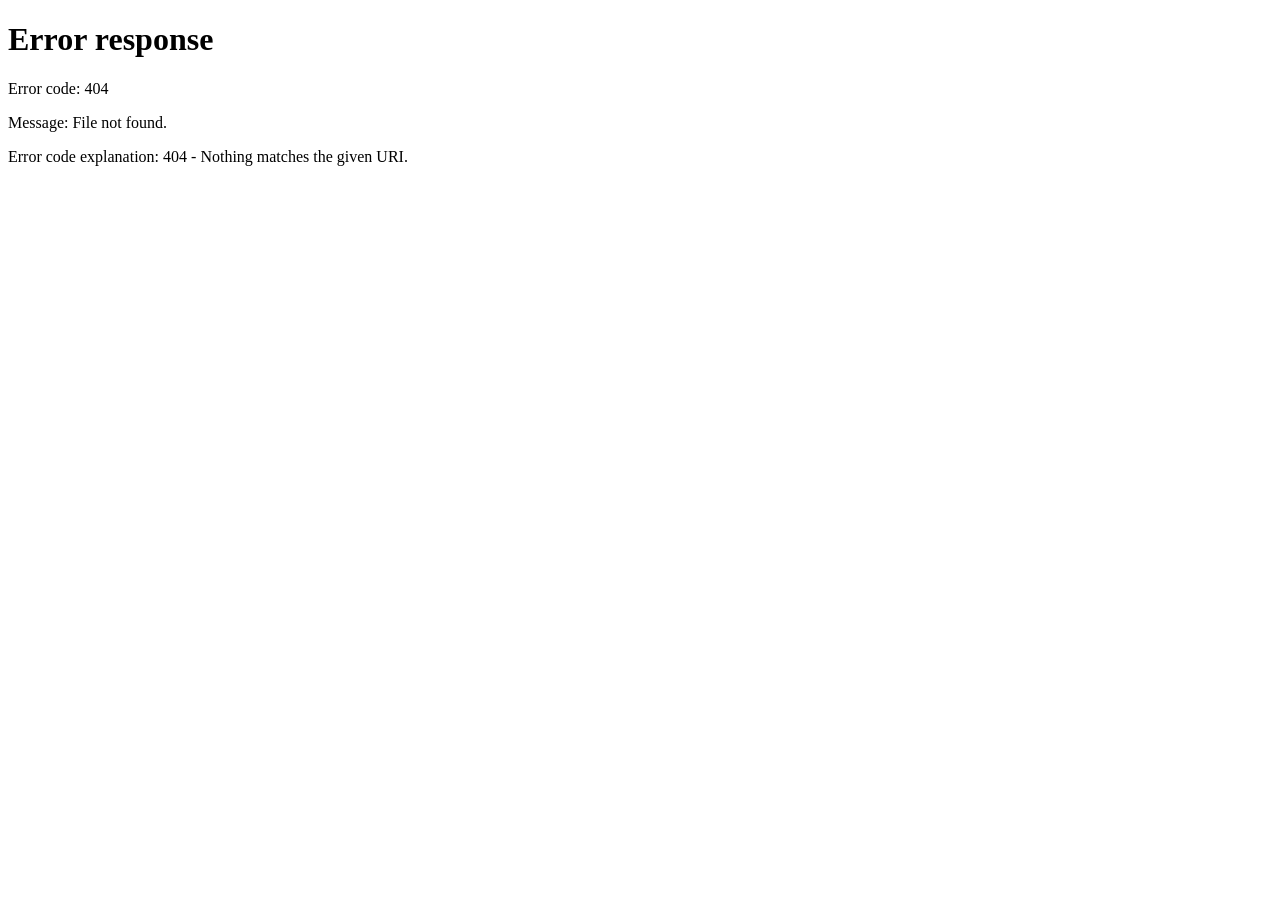
==== commit 4f698c72: "GitHub Pages: deploy live /play and /play/anatomy/<id> as static snapshot The previous /docs/index.h" ====
--- a/docs/index.html
+++ b/docs/index.html
@@ -1,1652 +1,23 @@
 <!doctype html>
-<html lang="en" data-theme="light" data-lang="en">
+<html lang="en">
 <head>
 <meta charset="utf-8">
 <title>ORIS v0.1 · Reference Application</title>
-<meta name="viewport" content="width=1280">
-<link rel="preconnect" href="https://fonts.googleapis.com">
-<link rel="preconnect" href="https://fonts.gstatic.com" crossorigin>
-<link href="https://fonts.googleapis.com/css2?family=Inter:wght@400;500;600;700&family=IBM+Plex+Mono:wght@400;500;600&display=swap" rel="stylesheet">
+<meta http-equiv="refresh" content="0; url=/oris/play/">
+<meta name="description" content="ORIS v0.1 — Open Radiographic Imaging Schema. The polished interactive dental-formula playground is at /play/. This page redirects there automatically.">
 <style>
-  /* ============ TOKENS ============ */
-  :root {
-    --bg: #050507;
-    --surface: #0e1117;
-    --surface-2: #161a24;
-    --surface-3: #1d2230;
-    --border: #242a3a;
-    --border-soft: #1b202c;
-    --border-strong: #3a4256;
-    --text: #e6e8ee;
-    --text-muted: #8a93a6;
-    --text-dim: #5b6478;
-    --accent: #6dc4d8;
-    --accent-ink: #061013;
-    --danger: #e0556b;
-
-    --src-manual: #8a93a6;
-    --src-ai: #a78bfa;
-    --src-ai-manual: #5fbab2;
-
-    /* status palette — print-safe, identical in both themes */
-    --st-present: #2c7a4a;
-    --st-missing: #6b6b6b;
-    --st-impacted: #8a4a20;
-    --st-caries: #c0392b;
-    --st-attrition: #a89e58;
-    --st-root: #8c5e2a;
-    --st-restored: #2c7a7a;
-    --st-endo: #7e3f8c;
-    --st-impl: #34495e;
-    --st-impl-cover: #4a5d70;
-    --st-impl-heal: #5e6f80;
-    --st-impl-rest: #1f5f8c;
-    --st-post: #b8860b;
-    --st-crowned: #b8860b;
-    --st-bridge: #7a7a7a;
-    --st-bar: #4a4a4a;
-    --st-cantilever: #7a6a7a;
-    --st-uncertain: #c0a83a;
-
-    --font-ui: 'Inter', system-ui, sans-serif;
-    --font-mono: 'IBM Plex Mono', ui-monospace, monospace;
-  }
-  [data-theme="light"] {
-    --bg: #fafaf8;
-    --surface: #ffffff;
-    --surface-2: #f3f1ea;
-    --surface-3: #ebe8de;
-    --border: #d9d6cc;
-    --border-soft: #e6e3d9;
-    --border-strong: #b6b1a3;
-    --text: #15181f;
-    --text-muted: #5b6273;
-    --text-dim: #8a8f9c;
-    --accent: #1d4f8c;
-    --accent-ink: #ffffff;
-    --danger: #b8323f;
-
-    --src-manual: #6b7180;
-    --src-ai: #6b4cc8;
-    --src-ai-manual: #2a8a82;
-  }
-
-  * { box-sizing: border-box; }
-  html, body { margin: 0; padding: 0; }
-  body {
-    background: var(--bg);
-    color: var(--text);
-    font-family: var(--font-ui);
-    font-size: 13px;
-    line-height: 1.4;
-    -webkit-font-smoothing: antialiased;
-  }
-  .mono { font-family: var(--font-mono); font-variant-numeric: tabular-nums; }
-  .tabular { font-variant-numeric: tabular-nums; }
-  :focus-visible { outline: 2px solid var(--accent); outline-offset: 2px; border-radius: 3px; }
-
-  button { font: inherit; }
-
-  /* ============ SHELL ============ */
-  .app {
-    width: 1280px;
-    margin: 0 auto;
-    background: var(--bg);
-    border-left: 1px solid var(--border-soft);
-    border-right: 1px solid var(--border-soft);
-  }
-
-  /* ============ TOPBAR ============ */
-  .topbar {
-    height: 52px;
-    display: flex; align-items: center;
-    padding: 0 16px;
-    border-bottom: 1px solid var(--border);
-    background: var(--surface);
-    gap: 10px;
-    white-space: nowrap;
-  }
-  .brand { display: flex; align-items: center; gap: 8px; font-weight: 600; font-size: 13px; letter-spacing: 0.01em; white-space: nowrap; flex-shrink: 0; }
-  .brand-mark {
-    width: 22px; height: 22px; border-radius: 5px;
-    background: var(--accent); color: var(--accent-ink);
-    display: grid; place-items: center;
-    font-family: var(--font-mono); font-size: 11px; font-weight: 700;
-  }
-  .brand-sep { color: var(--text-dim); font-weight: 400; padding: 0 2px; }
-  .brand-sub { color: var(--text-muted); font-weight: 400; }
-  .brand-mode { color: var(--text); font-weight: 600; }
-
-  .pill {
-    display: inline-flex; align-items: center; gap: 5px;
-    padding: 2px 8px; border-radius: 999px;
-    font-family: var(--font-mono); font-size: 10.5px;
-    border: 1px solid;
-    white-space: nowrap;
-    flex-shrink: 0;
-  }
-  .pill.synthetic {
-    background: color-mix(in srgb, var(--accent) 12%, transparent);
-    color: var(--accent);
-    border-color: color-mix(in srgb, var(--accent) 35%, transparent);
-  }
-  .pill.no-pii {
-    background: color-mix(in srgb, var(--st-present) 14%, transparent);
-    color: var(--st-present);
-    border-color: color-mix(in srgb, var(--st-present) 40%, transparent);
-  }
-
-  .topbar-right { margin-left: auto; display: flex; align-items: center; gap: 6px; }
-  .seg {
-    display: inline-flex; padding: 2px;
-    background: var(--surface-2); border: 1px solid var(--border);
-    border-radius: 6px;
-  }
-  .seg button {
-    height: 24px; padding: 0 10px;
-    background: transparent; border: 0;
-    color: var(--text-muted);
-    font-size: 11.5px; font-weight: 500;
-    border-radius: 4px; cursor: pointer;
-    font-family: var(--font-mono);
-    letter-spacing: 0.03em;
-  }
-  .seg button[aria-pressed="true"] {
-    background: var(--surface); color: var(--text);
-    box-shadow: 0 1px 2px rgba(0,0,0,.06);
-  }
-  [data-theme="dark"] .seg button[aria-pressed="true"] { background: var(--surface-3); }
-
-  .icon-btn {
-    height: 28px; min-width: 28px; padding: 0 8px;
-    display: inline-flex; align-items: center; justify-content: center; gap: 6px;
-    background: transparent; color: var(--text-muted);
-    border: 1px solid var(--border); border-radius: 5px;
-    font-size: 12px; cursor: pointer;
-    transition: color .12s, border-color .12s;
-  }
-  .icon-btn:hover { color: var(--text); border-color: var(--text-dim); }
-  .icon-btn svg { width: 13px; height: 13px; }
-
-  /* ============ INFO STRIP ============ */
-  .infostrip {
-    height: 26px;
-    display: flex; align-items: center; gap: 12px;
-    padding: 0 16px;
-    background: var(--surface-2);
-    border-bottom: 1px solid var(--border);
-    font-size: 11px; color: var(--text-muted);
-    font-family: var(--font-mono);
-    white-space: nowrap;
-    overflow: hidden;
-  }
-  .infostrip b { color: var(--text); font-weight: 500; }
-  .infostrip .sep { color: var(--text-dim); }
-  .infostrip .right { margin-left: auto; display: flex; gap: 14px; }
-
-  /* ============ MAIN: production darwin_lab pattern ============ */
-  /* Grid layout: 520px OPG + fluid formulas. Sticky disabled — preview widths
-     are too narrow for sticky to behave as in production (1600+ workstation). */
-  .arena-body {
-    display: grid;
-    grid-template-columns: 520px 1fr;
-    align-items: start;
-    min-width: 0;
-  }
-  .arena-opg-col {
-    border-right: 1px solid var(--border);
-    min-width: 0;
-  }
-  .arena-formulas-col {
-    min-width: 0;
-    padding: 14px 16px;
-    display: flex; flex-direction: column; gap: 12px;
-  }
-  .legend-wrap {
-    padding: 0 16px 14px;
-    border-top: 1px solid var(--border);
-    padding-top: 12px;
-  }
-
-  /* ============ LEFT: OPG ============ */
-  .left { padding: 14px; display: flex; flex-direction: column; gap: 12px; }
-
-  .panel-head {
-    display: flex; align-items: baseline; gap: 10px;
-  }
-  .panel-title {
-    font-size: 11px; text-transform: uppercase; letter-spacing: 0.1em;
-    color: var(--text-muted); font-weight: 600;
-  }
-  .panel-meta {
-    margin-left: auto;
-    font-family: var(--font-mono); font-size: 10.5px; color: var(--text-dim);
-  }
-
-  .opg-stage {
-    width: 100%;
-    aspect-ratio: 488 / 250;
-    background: #08090b;
-    border: 1px solid var(--border);
-    border-radius: 6px;
-    overflow: hidden;
-    position: relative;
-  }
-  [data-theme="light"] .opg-stage { background: #1a1a1a; }
-  .opg-stage svg { width: 100%; height: 100%; display: block; }
-  .opg-overlay {
-    position: absolute; inset: 0;
-    pointer-events: none;
-    color: rgba(220,230,240,.55);
-    font-family: var(--font-mono); font-size: 9.5px;
-    letter-spacing: 0.06em; text-transform: uppercase;
-  }
-  .opg-overlay .corner { position: absolute; width: 10px; height: 10px; border: 1px solid rgba(255,255,255,.35); }
-  .opg-overlay .corner.tl { top: 6px; left: 6px; border-right: 0; border-bottom: 0; }
-  .opg-overlay .corner.tr { top: 6px; right: 6px; border-left: 0; border-bottom: 0; }
-  .opg-overlay .corner.bl { bottom: 6px; left: 6px; border-right: 0; border-top: 0; }
-  .opg-overlay .corner.br { bottom: 6px; right: 6px; border-left: 0; border-top: 0; }
-  .opg-overlay .meta-tl { position: absolute; top: 8px; left: 14px; }
-  .opg-overlay .meta-tr { position: absolute; top: 8px; right: 14px; }
-  .opg-overlay .meta-bl { position: absolute; bottom: 8px; left: 14px; }
-  .opg-overlay .meta-br { position: absolute; bottom: 8px; right: 14px; }
-  .opg-overlay .axis { position: absolute; left: 50%; top: 6px; bottom: 6px; width: 1px; background: linear-gradient(to bottom, transparent, rgba(109,196,216,.25), transparent); }
-
-  .filter-bar {
-    display: flex; gap: 4px;
-    background: var(--surface);
-    border: 1px solid var(--border);
-    border-radius: 6px;
-    padding: 3px;
-  }
-  .filter-btn {
-    flex: 1; height: 28px;
-    background: transparent; border: 1px solid transparent;
-    color: var(--text-muted);
-    font-size: 11.5px; font-weight: 500;
-    border-radius: 4px; cursor: pointer;
-    display: inline-flex; align-items: center; justify-content: center; gap: 5px;
-    transition: color .12s, background .12s;
-  }
-  .filter-btn:hover { color: var(--text); background: var(--surface-2); }
-  .filter-btn[aria-pressed="true"] {
-    background: color-mix(in srgb, var(--accent) 14%, transparent);
-    color: var(--accent);
-    border-color: color-mix(in srgb, var(--accent) 35%, transparent);
-  }
-  .filter-btn .kbd {
-    font-family: var(--font-mono); font-size: 9px;
-    color: var(--text-dim); border: 1px solid var(--border); border-radius: 2px;
-    padding: 0 3px; line-height: 1.4;
-  }
-  .filter-btn[aria-pressed="true"] .kbd { color: var(--accent); border-color: color-mix(in srgb, var(--accent) 35%, transparent); }
-
-  .opg-meta-grid {
-    display: grid; grid-template-columns: 1fr 1fr; gap: 4px 14px;
-    font-size: 11px;
-    padding: 4px 2px;
-  }
-  .opg-meta-grid .row { display: flex; justify-content: space-between; gap: 8px; align-items: baseline; min-width: 0; }
-  .opg-meta-grid .label { color: var(--text-muted); white-space: nowrap; flex-shrink: 0; font-size: 10.5px; }
-  .opg-meta-grid .val { color: var(--text); font-family: var(--font-mono); font-size: 10.5px; white-space: nowrap; overflow: hidden; text-overflow: ellipsis; }
-
-  .qa-row {
-    display: flex; align-items: center; gap: 10px;
-    padding: 8px 10px;
-    background: var(--surface-2);
-    border: 1px solid var(--border-soft);
-    border-radius: 6px;
-    font-size: 11.5px;
-  }
-  .qa-row .label { color: var(--text-muted); font-size: 10.5px; text-transform: uppercase; letter-spacing: 0.08em; font-weight: 600; }
-  .qa-row .grade {
-    font-family: var(--font-mono); color: var(--st-present);
-    background: color-mix(in srgb, var(--st-present) 14%, transparent);
-    padding: 1px 7px; border-radius: 3px;
-    font-size: 11px; font-weight: 600;
-  }
-  .qa-row .meta { margin-left: auto; font-family: var(--font-mono); font-size: 10.5px; color: var(--text-dim); }
-
-  /* ============ FORMULA blocks ============ */
-  .right { display: contents; }
-  .formula-head {
-    display: flex; align-items: baseline; gap: 10px;
-  }
-  .formula-actions { margin-left: auto; display: flex; gap: 6px; }
-
-  /* Wrapper blocks */
-  .block {
-    border: 1px solid var(--border);
-    border-radius: 8px;
-    padding: 10px 12px 12px;
-    display: flex; flex-direction: column; gap: 6px;
-    min-width: 0;
-    background: var(--surface);
-  }
-  .block.gt {
-    background: color-mix(in srgb, var(--accent) 6%, var(--surface));
-    border-color: color-mix(in srgb, var(--accent) 38%, var(--border));
-    box-shadow: 0 0 0 1px color-mix(in srgb, var(--accent) 20%, transparent) inset;
-  }
-  .block.ai {
-    background: var(--surface-2);
-    border-color: var(--border-soft);
-    opacity: 0.96;
-  }
-  .block-head {
-    display: flex; align-items: center; gap: 10px;
-    padding: 0 2px 4px;
-    border-bottom: 1px dashed var(--border-soft);
-    margin-bottom: 4px;
-    white-space: nowrap;
-  }
-  .block-head .ttl {
-    font-size: 11px; text-transform: uppercase; letter-spacing: 0.1em;
-    color: var(--text); font-weight: 700;
-  }
-  .block.gt .block-head .ttl {
-    color: var(--accent);
-  }
-  .block-head .meta {
-    font-family: var(--font-mono); font-size: 10.5px;
-    color: var(--text-dim);
-  }
-  .block-head .meta b { color: var(--text-muted); font-weight: 500; }
-  .block-head .badge {
-    margin-left: auto;
-    font-family: var(--font-mono); font-size: 10px;
-    padding: 2px 7px; border-radius: 3px;
-    letter-spacing: 0.06em; font-weight: 600;
-  }
-  .block.gt .block-head .badge { background: var(--accent); color: var(--accent-ink); }
-  .block.ai .block-head .badge { background: color-mix(in srgb, var(--src-ai) 16%, transparent); color: var(--src-ai); border: 1px solid color-mix(in srgb, var(--src-ai) 35%, transparent); }
-
-  /* Block-internal midline divider */
-  .midline {
-    position: relative;
-    height: 1px;
-    margin: 6px 0;
-    background: var(--border);
-  }
-  .block.gt .midline { background: color-mix(in srgb, var(--accent) 50%, var(--border)); }
-  .midline::before, .midline::after {
-    content: ''; position: absolute; top: -3px; width: 6px; height: 6px;
-    background: var(--surface); border: 1px solid var(--border); border-radius: 50%;
-  }
-  .block.gt .midline::before, .block.gt .midline::after {
-    background: var(--accent);
-    border-color: var(--accent);
-  }
-  .midline::before { left: -3px; }
-  .midline::after { right: -3px; }
-  .midline .lab {
-    position: absolute; top: -7px; left: 50%; transform: translateX(-50%);
-    background: var(--surface);
-    padding: 0 8px;
-    font-family: var(--font-mono); font-size: 9px;
-    letter-spacing: 0.12em;
-    color: var(--text-dim);
-    text-transform: uppercase;
-  }
-  .block.gt .midline .lab { background: color-mix(in srgb, var(--accent) 6%, var(--surface)); color: var(--accent); }
-  .block.ai .midline .lab { background: var(--surface-2); }
-
-  /* AI block — same cell scale as GT (production pattern: identical structure, only chrome differs) */
-  /* No size overrides; cells share --cell-w / --cell-h via .cells grid */
-
-  /* mismatch indicator on AI cells */
-  .cell.mismatch { position: relative; }
-  .cell.mismatch .mm-flag {
-    position: absolute; bottom: 1px; left: 50%; transform: translateX(-50%);
-    display: inline-flex; align-items: center; gap: 2px;
-    font-family: var(--font-mono); font-size: 8.5px;
-    color: white; background: var(--danger);
-    padding: 1px 4px; border-radius: 3px;
-    line-height: 1; font-weight: 600;
-    z-index: 2;
-    white-space: nowrap;
-  }
-  .cell.mismatch[data-diff]:hover::before {
-    content: '✗ ' attr(data-ai) ' → ' attr(data-diff);
-    position: absolute; bottom: calc(100% + 6px); left: 50%; transform: translateX(-50%);
-    background: var(--danger); color: white;
-    font-family: var(--font-mono); font-size: 10px;
-    padding: 3px 7px; border-radius: 3px; white-space: nowrap;
-    z-index: 10; pointer-events: none;
-  }
-  .cell.mismatch[data-diff]:hover::after {
-    content: ''; position: absolute; bottom: calc(100% + 2px); left: 50%; transform: translateX(-50%);
-    border: 4px solid transparent; border-top-color: var(--danger);
-    z-index: 10; pointer-events: none;
-  }
-  .cell.selected[data-ostr]:hover::before {
-    content: attr(data-ostr);
-    position: absolute; bottom: calc(100% + 6px); left: 50%; transform: translateX(-50%);
-    background: var(--accent); color: var(--accent-ink);
-    font-family: var(--font-mono); font-size: 10px;
-    padding: 3px 7px; border-radius: 3px; white-space: nowrap;
-    z-index: 10; pointer-events: none;
-  }
-
-  /* Quadrant labels above carousel */
-  .quad-row {
-    display: grid;
-    grid-template-columns: 1fr 1fr;
-    font-family: var(--font-mono); font-size: 9.5px;
-    color: var(--text-dim);
-    letter-spacing: 0.1em;
-    text-transform: uppercase;
-    padding: 0 2px 4px;
-    border-bottom: 1px dashed var(--border-soft);
-  }
-  .quad-row .q { display: flex; align-items: center; gap: 6px; }
-  .quad-row .q.right { justify-content: flex-end; }
-  .quad-row .q .num { color: var(--text-muted); font-weight: 600; }
-
-  /* Carousel of crops */
-  .crops {
-    display: grid;
-    grid-template-columns: repeat(16, minmax(0, 1fr));
-    gap: 3px;
-    min-width: 0;
-  }
-  .crop {
-    position: relative;
-    aspect-ratio: 80 / 56;
-    background: #0a0a0a;
-    border: 1px solid var(--border);
-    border-radius: 4px;
-    overflow: hidden;
-    cursor: zoom-in;
-    transition: border-color .12s, transform .12s;
-  }
-  .crop:hover { border-color: var(--accent); transform: translateY(-1px); }
-  [data-theme="light"] .crop { background: #1f1f1f; }
-  .crop svg { width: 100%; height: 100%; display: block; }
-  .crop .crop-fdi {
-    position: absolute; top: 1px; right: 2px;
-    font-family: var(--font-mono); font-size: 8.5px;
-    color: rgba(220,230,240,.55);
-  }
-  .crop.flipped svg { transform: scaleY(-1); }
-
-  /* AI prefill row */
-  .row-band {
-    display: grid;
-    grid-template-columns: 78px 1fr;
-    gap: 6px;
-    align-items: stretch;
-  }
-  .band-label {
-    display: flex; flex-direction: column; justify-content: center;
-    padding: 4px 6px;
-    border-right: 1px dashed var(--border-soft);
-  }
-  .band-label .ttl {
-    font-size: 10.5px; text-transform: uppercase; letter-spacing: 0.08em;
-    color: var(--text-muted); font-weight: 600;
-  }
-  .band-label .sub {
-    font-family: var(--font-mono); font-size: 9.5px; color: var(--text-dim); margin-top: 2px;
-  }
-  .band-label .conf {
-    font-family: var(--font-mono); font-size: 10.5px;
-    margin-top: 4px; color: var(--src-ai); font-weight: 500;
-  }
-  .row-band.gt .band-label .ttl { color: var(--text); }
-  .row-band.gt .band-label .pip {
-    display: inline-block; width: 6px; height: 6px;
-    border-radius: 50%; background: var(--accent);
-    margin-right: 5px; vertical-align: middle;
-  }
-
-  .cells {
-    display: grid;
-    grid-template-columns: repeat(16, minmax(0, 1fr));
-    gap: 3px;
-    min-width: 0;
-  }
-
-  .cell {
-    aspect-ratio: 48 / 64;
-    min-width: 0;
-    background: var(--surface);
-    border: 1px solid var(--border);
-    border-radius: 4px;
-    position: relative;
-    display: flex; flex-direction: column;
-    align-items: stretch;
-    overflow: hidden;
-    cursor: pointer;
-    transition: border-color .12s, transform .12s, box-shadow .12s;
-  }
-  .cell:hover { border-color: var(--text-muted); }
-  .cell.selected {
-    border-color: var(--accent);
-    box-shadow: 0 0 0 2px color-mix(in srgb, var(--accent) 25%, transparent);
-  }
-  .cell.mismatch {
-    border-color: var(--danger);
-    box-shadow: 0 0 0 1px color-mix(in srgb, var(--danger) 35%, transparent);
-  }
-  .cell.flipped .anatomy { transform: scaleY(-1); }
-  .cell.flipped .surfaces { transform: scaleY(-1); }
-
-  /* Vertical midline (FDI sagittal plane) — separator on 8th cell of each row */
-  /* Vertical anatomical centerline — one independent line per chart.
-     Each chart's line is positioned absolutely on the .block element and
-     spans from that block's top crops/cell row down to its bottom one,
-     never crossing the gap to the other block. */
-  .cell.midline-right { /* class kept for legacy; no styling */ }
-  .block.gt, .block.ai { position: relative; }
-  .anatomical-axis {
-    position: absolute;
-    left: 50%;
-    width: 1.5px;
-    transform: translateX(-0.75px);
-    pointer-events: none;
-    z-index: 5;
-    /* Dashed look via mask. */
-    -webkit-mask-image: repeating-linear-gradient(to bottom, #000 0 5px, transparent 5px 9px);
-            mask-image: repeating-linear-gradient(to bottom, #000 0 5px, transparent 5px 9px);
-  }
-  .block.gt .anatomical-axis {
-    background: color-mix(in srgb, var(--accent) 70%, transparent);
-  }
-  .block.ai .anatomical-axis {
-    background: color-mix(in srgb, var(--text-muted) 70%, transparent);
-  }
-
-  /* Inline cell-root SVG block — sits above crown for upper, below for lower (production darwin_lab pattern) */
-  .cell .cell-root {
-    height: 11px;
-    display: flex; align-items: center; justify-content: center;
-    pointer-events: none;
-    opacity: 0.75;
-    flex-shrink: 0;
-  }
-  .cell .cell-root svg { display: block; width: 100%; height: 100%; }
-  /* hide cell-root for cells without endo/root indication */
-  .cell:not(.has-root) .cell-root { display: none; }
-
-  /* Cell internals — flex column with ordered rows.
-     Top row: FDI label + status abbr (no overlap).
-     Middle: anatomy SVG (flex:1).
-     Optional: cell-root SVG (above for upper, below for lower).
-     Bottom: surface map polygon. */
-  .cell .head {
-    display: flex; align-items: center; justify-content: space-between;
-    padding: 1px 3px 0;
-    gap: 2px;
-    min-height: 11px;
-    order: 1;
-  }
-  .cell .fdi {
-    font-family: var(--font-mono); font-size: 8.5px;
-    color: var(--text-dim);
-    font-weight: 500;
-    line-height: 1;
-    flex-shrink: 0;
-  }
-  .cell .abbr {
-    font-family: var(--font-mono); font-size: 9px;
-    font-weight: 600;
-    color: var(--text);
-    line-height: 1;
-    overflow: hidden;
-    text-overflow: ellipsis;
-    white-space: nowrap;
-    min-width: 0;
-    text-align: right;
-  }
-  .cell .anatomy {
-    flex: 1;
-    display: flex; align-items: center; justify-content: center;
-    padding: 1px;
-    min-height: 0;
-    order: 2;
-  }
-  .cell .anatomy svg { display: block; width: 100%; height: 100%; }
-  .cell .surfaces {
-    height: 13px;
-    display: flex; align-items: center; justify-content: center;
-    border-top: 1px solid var(--border-soft);
-    background: var(--surface-2);
-    order: 3;
-    flex-shrink: 0;
-  }
-  .cell .surfaces svg { display: block; height: 11px; width: 11px; }
-
-  /* upper: cell-root above crown (visually) but in flow ordered first.
-     But .flipped flips anatomy via scaleY — so for upper cells the cell-root
-     stays anatomically "below" the inverted crown, which is correct. */
-  .cell.flipped .cell-root { order: 0; }
-  .cell:not(.flipped) .cell-root { order: 4; }
-
-  /* Visual cell variants by status */
-  .cell.s-missing { background: repeating-linear-gradient(135deg, var(--surface) 0 4px, var(--surface-2) 4px 8px); color: var(--text-dim); }
-  .cell.s-missing .abbr { color: var(--text-dim); }
-  .cell.s-impl-cover { background: color-mix(in srgb, var(--st-impl) 8%, var(--surface)); }
-  .cell.s-impl-restored { background: color-mix(in srgb, var(--st-impl-rest) 9%, var(--surface)); }
-  .cell.s-endo-post-crowned { background: color-mix(in srgb, var(--st-crowned) 8%, var(--surface)); }
-  .cell.s-restored { background: color-mix(in srgb, var(--st-restored) 8%, var(--surface)); }
-
-  /* Small status legend */
-  .legend {
-    display: flex; flex-wrap: wrap; gap: 4px 6px;
-    padding: 8px 10px;
-    background: var(--surface-2);
-    border: 1px solid var(--border-soft);
-    border-radius: 6px;
-  }
-  .legend-item {
-    display: inline-flex; align-items: center; gap: 5px;
-    padding: 1px 6px;
-    font-size: 11px;
-    border-radius: 3px;
-    background: var(--surface);
-    border: 1px solid var(--border-soft);
-  }
-  .legend-item .swatch {
-    width: 10px; height: 10px; border-radius: 2px;
-    border: 1px solid var(--border);
-  }
-  .legend-item .ab { font-family: var(--font-mono); font-size: 10.5px; color: var(--text); font-weight: 600; }
-  .legend-item .nm { color: var(--text-muted); font-size: 10.5px; }
-
-  /* ============ HISTORY ============ */
-  .history {
-    border-top: 1px solid var(--border);
-    padding: 12px 16px 14px;
-    background: var(--surface);
-  }
-  .history-head { white-space: nowrap; }
-  .history-head {
-    display: flex; align-items: center; gap: 10px;
-    margin-bottom: 8px;
-  }
-  .history-title { font-size: 11px; text-transform: uppercase; letter-spacing: 0.1em; color: var(--text-muted); font-weight: 600; }
-  .history-meta { font-family: var(--font-mono); font-size: 10.5px; color: var(--text-dim); }
-  .history-actions { margin-left: auto; display: flex; gap: 6px; }
-  .history-link {
-    background: transparent; border: 0;
-    color: var(--accent); font-size: 11.5px;
-    cursor: pointer; padding: 4px 8px;
-    border-radius: 4px;
-  }
-  .history-link:hover { background: color-mix(in srgb, var(--accent) 12%, transparent); }
-
-  .history-strip {
-    display: grid; gap: 4px;
-  }
-  .hist-item {
-    display: grid;
-    grid-template-columns: 28px 60px 78px 1fr 28px;
-    align-items: center;
-    gap: 10px;
-    padding: 5px 8px;
-    background: var(--surface-2);
-    border: 1px solid var(--border-soft);
-    border-radius: 4px;
-    font-size: 11.5px;
-  }
-  .hist-item .seq {
-    font-family: var(--font-mono); font-size: 11px;
-    color: var(--text-dim);
-  }
-  .hist-item .ts {
-    font-family: var(--font-mono); font-size: 11px;
-    color: var(--text-muted);
-  }
-  .hist-item .src {
-    font-size: 10px; font-family: var(--font-mono);
-    text-transform: uppercase; letter-spacing: 0.04em;
-    padding: 1px 6px; border-radius: 3px;
-    text-align: center;
-    border: 1px solid;
-    font-weight: 600;
-  }
-  .hist-item .src.manual { color: var(--src-manual); background: color-mix(in srgb, var(--src-manual) 10%, transparent); border-color: color-mix(in srgb, var(--src-manual) 30%, transparent); }
-  .hist-item .src.ai_prefill { color: var(--src-ai); background: color-mix(in srgb, var(--src-ai) 10%, transparent); border-color: color-mix(in srgb, var(--src-ai) 30%, transparent); }
-  .hist-item .src.ai_prefill_then_manual { color: var(--src-ai-manual); background: color-mix(in srgb, var(--src-ai-manual) 10%, transparent); border-color: color-mix(in srgb, var(--src-ai-manual) 30%, transparent); }
-  .hist-item .diff { color: var(--text); font-family: var(--font-mono); font-size: 11px; }
-  .hist-item .diff em { color: var(--text-dim); font-style: normal; padding: 0 4px; }
-  .hist-item .diff .a { color: var(--text-muted); }
-  .hist-item .diff .b { color: var(--accent); }
-  .hist-item .diff .fdi { color: var(--text); font-weight: 600; padding-right: 6px; }
-  .hist-item .roll {
-    background: transparent; border: 1px solid var(--border);
-    color: var(--text-muted);
-    font-size: 10px; padding: 1px 4px;
-    border-radius: 3px; cursor: pointer;
-    font-family: var(--font-mono);
-  }
-  .hist-item .roll:hover { color: var(--danger); border-color: var(--danger); }
-
-  /* ============ FOOTER ============ */
-  .footer {
-    border-top: 1px solid var(--border);
-    background: var(--surface-2);
-    padding: 8px 16px;
-    display: flex; align-items: center; gap: 14px;
-    font-family: var(--font-mono); font-size: 10.5px;
-    color: var(--text-muted);
-    white-space: nowrap;
-  }
-  .footer .right { margin-left: auto; display: flex; gap: 14px; }
-  .footer .ref { color: var(--text-dim); }
-  .footer a { color: var(--accent); text-decoration: none; }
-
-  /* ============ I18N ============ */
-  [data-lang="en"] .ru-only { display: none; }
-  [data-lang="ru"] .en-only { display: none; }
+  body { background:#0e1014;color:#e6e7eb;font-family:-apple-system,'Segoe UI',Inter,system-ui,sans-serif;
+         display:flex;align-items:center;justify-content:center;height:100vh;margin:0;text-align:center; }
+  a { color:#6dc4d8;font-size:18px;font-weight:600;text-decoration:none;
+       padding:12px 24px;border:1px solid rgba(109,196,216,0.5);border-radius:8px;background:rgba(109,196,216,0.10); }
+  a:hover { background:rgba(109,196,216,0.25); }
+  p { color:#9aa1ad;margin-top:24px;font-size:13px; }
 </style>
 </head>
 <body>
-<div class="app">
-  <!-- =========== TOPBAR =========== -->
-  <header class="topbar">
-    <div class="brand">
-      <span class="brand-mark">O</span>
-      <span>ORIS</span>
-      <span class="brand-sep">·</span>
-      <span class="brand-sub">Arena</span>
-      <span class="brand-sep">·</span>
-      <span class="brand-mode" data-i18n="mode.gt">Ground Truth</span>
-    </div>
-    <span class="pill synthetic"><span style="width:5px;height:5px;border-radius:50%;background:currentColor"></span>SYNTHETIC</span>
-    <span class="pill no-pii">NO&nbsp;PII</span>
-
-    <div class="topbar-right">
-      <div class="seg" role="tablist" aria-label="Language">
-        <button data-lang-toggle="en" aria-pressed="true">EN</button>
-        <button data-lang-toggle="ru" aria-pressed="false">RU</button>
-      </div>
-      <div class="seg" role="tablist" aria-label="Theme">
-        <button data-theme-toggle="light" aria-pressed="true" title="Light"><span aria-hidden="true">☀</span></button>
-        <button data-theme-toggle="dark" aria-pressed="false" title="Dark"><span aria-hidden="true">☾</span></button>
-      </div>
-      <a href="https://github.com/zmeik/oris#try-it--interactive-reference-application" target="_blank" rel="noopener" class="icon-btn" title="Run the full interactive Flask version locally (3 commands)" style="text-decoration:none; padding:4px 10px; font-size:12px; font-weight:500; letter-spacing:0.01em; background:rgba(109,196,216,0.16); color:var(--accent); font-weight:600;">▶ Run interactive ↗</a>
-      <a href="https://github.com/zmeik/oris" target="_blank" rel="noopener" class="icon-btn" title="GitHub" aria-label="GitHub repository">
-        <svg viewBox="0 0 16 16" fill="currentColor" aria-hidden="true"><path d="M8 0C3.58 0 0 3.58 0 8a8 8 0 005.47 7.59c.4.07.55-.17.55-.38 0-.19-.01-.82-.01-1.49-2.01.37-2.53-.49-2.69-.94-.09-.23-.48-.94-.82-1.13-.28-.15-.68-.52-.01-.53.63-.01 1.08.58 1.23.82.72 1.21 1.87.87 2.33.66.07-.52.28-.87.51-1.07-1.78-.2-3.64-.89-3.64-3.95 0-.87.31-1.59.82-2.15-.08-.2-.36-1.02.08-2.12 0 0 .67-.21 2.2.82.64-.18 1.32-.27 2-.27.68 0 1.36.09 2 .27 1.53-1.04 2.2-.82 2.2-.82.44 1.1.16 1.92.08 2.12.51.56.82 1.27.82 2.15 0 3.07-1.87 3.75-3.65 3.95.29.25.54.73.54 1.48 0 1.07-.01 1.93-.01 2.2 0 .21.15.46.55.38A8.013 8.013 0 0016 8c0-4.42-3.58-8-8-8z"/></svg>
-      </a>
-    </div>
-  </header>
-
-  <!-- =========== INFO STRIP =========== -->
-  <div class="infostrip">
-    <span><b>SYNTHETIC_OPG_001</b></span>
-    <span class="sep">·</span>
-    <span><span data-i18n="meta.case">Case</span>: synthetic_001</span>
-    <span class="sep">·</span>
-    <span><span data-i18n="meta.captured">Captured</span> 2026-04-12 09:14&thinsp;UTC</span>
-    <span class="sep">·</span>
-    <span><span data-i18n="meta.modality">Modality</span> OPG · 2872×1504</span>
-    <div class="right">
-      <span><span data-i18n="meta.expert">Expert</span>: <b>E-04</b></span>
-      <span class="sep">·</span>
-      <span><span data-i18n="meta.session">Session</span>: <b>14:05–14:32</b></span>
-    </div>
-  </div>
-
-  <!-- =========== MAIN =========== -->
-  <main>
-   <div class="arena-body">
-    <!-- ===== LEFT: OPG col (sticky) ===== -->
-    <section class="arena-opg-col left">
-      <div class="panel-head">
-        <span class="panel-title" data-i18n="opg.title">Panoramic radiograph</span>
-        <span class="panel-meta">FOV 14×6 cm · 70 kVp · 8 mA</span>
-      </div>
-
-      <div class="opg-stage">
-        <svg viewBox="0 0 488 250" preserveAspectRatio="xMidYMid slice" aria-label="Synthetic panoramic radiograph">
-          <defs>
-            <radialGradient id="opgGrad" cx="50%" cy="55%" r="60%">
-              <stop offset="0%" stop-color="#3a3530"/>
-              <stop offset="60%" stop-color="#1c1a17"/>
-              <stop offset="100%" stop-color="#0a0908"/>
-            </radialGradient>
-            <radialGradient id="archG" cx="50%" cy="50%" r="50%">
-              <stop offset="0%" stop-color="#d6cfb8"/>
-              <stop offset="80%" stop-color="#7a7160"/>
-              <stop offset="100%" stop-color="#3c3830" stop-opacity="0"/>
-            </radialGradient>
-            <linearGradient id="boneG" x1="0" x2="0" y1="0" y2="1">
-              <stop offset="0%" stop-color="#4a4338"/>
-              <stop offset="100%" stop-color="#1a1813"/>
-            </linearGradient>
-            <filter id="grain"><feTurbulence type="fractalNoise" baseFrequency="0.9" numOctaves="2" seed="3"/><feColorMatrix values="0 0 0 0 0  0 0 0 0 0  0 0 0 0 0  0 0 0 0.06 0"/><feComposite in2="SourceGraphic" operator="in"/></filter>
-          </defs>
-          <rect width="488" height="250" fill="url(#opgGrad)"/>
-          <!-- Spine column shadow -->
-          <ellipse cx="244" cy="125" rx="22" ry="105" fill="#15130f" opacity="0.55"/>
-          <!-- Mandibular arch (lower) -->
-          <path d="M 60 165 Q 244 235 428 165 L 428 200 Q 244 270 60 200 Z" fill="url(#boneG)" opacity="0.85"/>
-          <!-- Maxillary arch (upper) -->
-          <path d="M 60 95 Q 244 25 428 95 L 428 130 Q 244 80 60 130 Z" fill="url(#boneG)" opacity="0.85"/>
-          <!-- Sinus voids -->
-          <ellipse cx="120" cy="65" rx="48" ry="22" fill="#08070a" opacity="0.7"/>
-          <ellipse cx="368" cy="65" rx="48" ry="22" fill="#08070a" opacity="0.7"/>
-          <!-- TMJ heads -->
-          <circle cx="48" cy="86" r="9" fill="#5a5246"/>
-          <circle cx="440" cy="86" r="9" fill="#5a5246"/>
-          <!-- Tooth crowns row, upper -->
-          <g fill="#cfc6ad">
-            <!-- Q2 (left in image: indices 0..7) -->
-            <rect x="78"  y="105" width="11" height="14" rx="2"/>
-            <rect x="92"  y="103" width="11" height="16" rx="2"/>
-            <rect x="106" y="102" width="11" height="17" rx="2"/>
-            <rect x="120" y="100" width="11" height="18" rx="2"/>
-            <rect x="135" y="99"  width="11" height="19" rx="2"/>
-            <rect x="150" y="99"  width="11" height="19" rx="2"/>
-            <rect x="166" y="100" width="11" height="18" rx="2"/>
-            <rect x="182" y="102" width="11" height="17" rx="2"/>
-            <!-- Q1 -->
-            <rect x="200" y="103" width="11" height="17" rx="2"/>
-            <rect x="216" y="102" width="11" height="18" rx="2"/>
-            <rect x="232" y="101" width="11" height="19" rx="2"/>
-            <rect x="248" y="100" width="11" height="20" rx="2"/>
-            <rect x="265" y="99"  width="11" height="20" rx="2"/>
-            <rect x="282" y="98"  width="11" height="20" rx="2"/>
-            <!-- 1.5 implant fixture (cyan threaded) -->
-            <g>
-              <rect x="299" y="100" width="11" height="22" rx="1" fill="#cfd6e0"/>
-              <rect x="299" y="102" width="11" height="1" fill="#7a8290"/>
-              <rect x="299" y="105" width="11" height="1" fill="#7a8290"/>
-              <rect x="299" y="108" width="11" height="1" fill="#7a8290"/>
-              <rect x="299" y="111" width="11" height="1" fill="#7a8290"/>
-              <rect x="299" y="114" width="11" height="1" fill="#7a8290"/>
-              <rect x="299" y="117" width="11" height="1" fill="#7a8290"/>
-            </g>
-            <!-- 1.4 implant fixture -->
-            <g>
-              <rect x="316" y="100" width="11" height="22" rx="1" fill="#cfd6e0"/>
-              <rect x="316" y="103" width="11" height="1" fill="#7a8290"/>
-              <rect x="316" y="106" width="11" height="1" fill="#7a8290"/>
-              <rect x="316" y="109" width="11" height="1" fill="#7a8290"/>
-              <rect x="316" y="112" width="11" height="1" fill="#7a8290"/>
-              <rect x="316" y="115" width="11" height="1" fill="#7a8290"/>
-            </g>
-            <!-- 1.6 endo+post+crowned (radiopaque crown + post) -->
-            <g>
-              <rect x="333" y="98" width="13" height="14" rx="1" fill="#e8dfb6"/>
-              <rect x="338" y="111" width="3" height="14" fill="#e8dfb6"/>
-            </g>
-            <!-- 1.7, 1.8 missing (gap) -->
-          </g>
-          <!-- Tooth crowns lower -->
-          <g fill="#cfc6ad">
-            <rect x="78"  y="148" width="10" height="14" rx="2"/>
-            <rect x="92"  y="150" width="10" height="14" rx="2"/>
-            <rect x="106" y="151" width="10" height="14" rx="2"/>
-            <rect x="120" y="152" width="10" height="14" rx="2"/>
-            <rect x="135" y="153" width="10" height="14" rx="2"/>
-            <rect x="150" y="153" width="10" height="14" rx="2"/>
-            <rect x="166" y="152" width="10" height="14" rx="2"/>
-            <rect x="182" y="151" width="10" height="14" rx="2"/>
-            <rect x="200" y="151" width="10" height="14" rx="2"/>
-            <rect x="216" y="152" width="10" height="14" rx="2"/>
-            <rect x="232" y="153" width="10" height="14" rx="2"/>
-            <rect x="248" y="153" width="10" height="14" rx="2"/>
-            <rect x="265" y="153" width="10" height="14" rx="2"/>
-            <rect x="282" y="152" width="10" height="14" rx="2"/>
-            <rect x="299" y="151" width="10" height="14" rx="2"/>
-            <!-- 4.6 endo+restored+crowned (radiopaque) -->
-            <rect x="316" y="148" width="12" height="16" rx="1" fill="#e8dfb6"/>
-            <rect x="333" y="148" width="11" height="14" rx="2"/>
-            <rect x="350" y="149" width="11" height="13" rx="2"/>
-            <!-- 3.6 (after midline) impl_cover - subtle screw -->
-            <g>
-              <rect x="226" y="149" width="9" height="2" rx="1" fill="#aab2bf"/>
-              <rect x="227" y="151" width="7" height="13" fill="#cfd6e0"/>
-            </g>
-          </g>
-          <!-- IAN canal hint -->
-          <path d="M 70 200 Q 244 240 418 200" stroke="#0a0907" stroke-width="2" fill="none" opacity="0.55"/>
-          <!-- Midline guide -->
-          <line x1="244" y1="20" x2="244" y2="230" stroke="#6dc4d8" stroke-opacity="0.18" stroke-dasharray="2 4"/>
-          <!-- detection bboxes (subtle) -->
-          <g stroke="#6dc4d8" stroke-opacity="0.35" fill="none" stroke-width="0.5">
-            <rect x="332" y="96" width="15" height="32"/>
-            <rect x="297" y="98" width="14" height="34"/>
-            <rect x="314" y="98" width="14" height="34"/>
-          </g>
-          <!-- mismatch highlight on 3.6 -->
-          <rect x="223" y="146" width="14" height="22" stroke="#e0556b" stroke-width="1" fill="none" stroke-dasharray="2 2" opacity="0.85"/>
-          <text x="240" y="143" font-family="IBM Plex Mono, monospace" font-size="6" fill="#e0556b" opacity="0.9">3.6</text>
-        </svg>
-        <div class="opg-overlay" aria-hidden="true">
-          <span class="corner tl"></span><span class="corner tr"></span>
-          <span class="corner bl"></span><span class="corner br"></span>
-          <span class="meta-tl">R</span>
-          <span class="meta-tr">L</span>
-          <span class="meta-bl">SYNTHETIC_OPG_001</span>
-          <span class="meta-br">2872×1504</span>
-          <span class="axis"></span>
-        </div>
-      </div>
-
-      <!-- Filter buttons -->
-      <div class="filter-bar" role="group" aria-label="Image filter">
-        <button class="filter-btn" aria-pressed="true" data-filter="orig"><span data-i18n="filter.orig">Original</span><span class="kbd">1</span></button>
-        <button class="filter-btn" aria-pressed="false" data-filter="clahe">CLAHE<span class="kbd">2</span></button>
-        <button class="filter-btn" aria-pressed="false" data-filter="contrast"><span data-i18n="filter.contrast">Contrast</span><span class="kbd">3</span></button>
-        <button class="filter-btn" aria-pressed="false" data-filter="bone"><span data-i18n="filter.bone">Bone</span><span class="kbd">4</span></button>
-        <button class="filter-btn" aria-pressed="false" data-filter="sharp"><span data-i18n="filter.sharp">Sharp</span><span class="kbd">5</span></button>
-      </div>
-
-      <!-- Technical metadata grid -->
-      <div class="opg-meta-grid">
-        <div class="row"><span class="label" data-i18n="meta.dim">Dimensions</span><span class="val">2872 × 1504</span></div>
-        <div class="row"><span class="label" data-i18n="meta.bit">Bit depth</span><span class="val">14 bpp</span></div>
-        <div class="row"><span class="label" data-i18n="meta.kvp">kVp / mA</span><span class="val">70 / 8.0</span></div>
-        <div class="row"><span class="label" data-i18n="meta.expmA">Exposure</span><span class="val">0.45 s</span></div>
-        <div class="row"><span class="label" data-i18n="meta.det">Detections</span><span class="val">28 teeth · 4 impl</span></div>
-        <div class="row"><span class="label" data-i18n="meta.qa">QA flags</span><span class="val">none</span></div>
-      </div>
-
-      <div class="qa-row">
-        <span class="label" data-i18n="qa.label">Image quality</span>
-        <span class="grade">A</span>
-        <span class="meta">SNR 32.4 dB · contrast 0.71</span>
-      </div>
-    </section>
-
-    <!-- ===== RIGHT: formulas col (GT + AI stack) ===== -->
-    <section class="arena-formulas-col">
-      <div class="formula-head">
-        <span class="panel-title" data-i18n="formula.title">Dental formula · FDI</span>
-        <span class="panel-meta">32 / 32 cells · 2 mismatches resolved</span>
-      </div>
-
-      <!-- ===================================================
-           BLOCK 1 — GROUND TRUTH (full documentation w/ crops)
-           =================================================== -->
-      <section class="block gt" aria-label="Ground truth block">
-        <div class="anatomical-axis" aria-hidden="true"></div>
-        <div class="block-head">
-          <span class="ttl" data-i18n="block.gt.title">Ground truth</span>
-          <span class="meta">· <span data-i18n="block.gt.final">Final</span> · <span data-i18n="meta.expert">Expert</span> <b>E-04</b> · <span data-i18n="meta.session">Session</span> <b>14:05</b></span>
-          <span class="badge" data-i18n="block.gt.badge">FINAL · SIGNED</span>
-        </div>
-
-        <!-- Quadrant labels above upper crops -->
-        <div class="quad-row">
-          <span class="q"><span class="num">Q2</span><span data-i18n="quad.upperRight">Upper right (patient)</span> · 2.8 → 2.1</span>
-          <span class="q right">1.1 → 1.8 · <span data-i18n="quad.upperLeft">Upper left (patient)</span><span class="num" style="margin-left:6px">Q1</span></span>
-        </div>
-
-        <!-- Crops upper (roots UP — flipped) -->
-        <div class="crops" id="cropsUpper" aria-label="Upper crops carousel"></div>
-
-        <!-- GT row UPPER -->
-        <div class="cells" id="gtUpper"></div>
-
-        <!-- Midline divider -->
-        <div class="midline" style="color: rgba(120, 140, 29, 0.404)"></div>
-
-        <!-- GT row LOWER -->
-        <div class="cells" id="gtLower"></div>
-
-        <!-- Crops lower (roots DOWN) -->
-        <div class="crops" id="cropsLower" aria-label="Lower crops carousel"></div>
-
-        <!-- Quadrant labels under lower crops -->
-        <div class="quad-row" style="border-bottom: 0; border-top: 1px dashed var(--border-soft); padding-top: 4px; padding-bottom: 0;">
-          <span class="q"><span class="num">Q3</span><span data-i18n="quad.lowerRight">Lower right (patient)</span> · 3.8 → 3.1</span>
-          <span class="q right">4.1 → 4.8 · <span data-i18n="quad.lowerLeft">Lower left (patient)</span><span class="num" style="margin-left:6px">Q4</span></span>
-        </div>
-      </section><!-- /.block.gt -->
-
-      <!-- ===================================================
-           BLOCK 2 — AI PREFILL (sibling of GT, same scale)
-           =================================================== -->
-      <section class="block ai" aria-label="AI prefill block">
-        <div class="anatomical-axis" aria-hidden="true"></div>
-        <div class="block-head">
-          <span class="ttl" data-i18n="block.ai.title">AI prefill</span>
-          <span class="meta">· YOLOv9-FDI <b>2025-10</b> · <span data-i18n="block.ai.det">28/32 detected</span> · μ 0.94 · <span data-i18n="block.ai.diff">2 mismatches with GT</span></span>
-          <span class="badge" data-i18n="block.ai.badge">SNAPSHOT 14:08</span>
-        </div>
-        <div class="cells" id="aiUpper"></div>
-        <div class="midline"></div>
-        <div class="cells" id="aiLower"></div>
-      </section><!-- /.block.ai -->
-
-    </section><!-- /.arena-formulas-col -->
-   </div><!-- /.arena-body -->
-
-   <!-- Status legend — full-width below arena, above history -->
-   <div class="legend-wrap">
-     <div class="legend" id="legend"></div>
-   </div>
-  </main>
-
-  <!-- =========== HISTORY =========== -->
-  <section class="history" aria-labelledby="histTitle">
-    <div class="history-head">
-      <span class="history-title" id="histTitle" data-i18n="hist.title">Change history</span>
-      <span class="history-meta">15 entries · session 14:05 → 14:32</span>
-      <div class="history-actions">
-        <button class="history-link" data-i18n="hist.viewAll">View all (15) ↗</button>
-      </div>
-    </div>
-    <div class="history-strip" id="histStrip"></div>
-  </section>
-
-  <!-- =========== FOOTER =========== -->
-  <footer class="footer">
-    <span class="pill synthetic">SYNTHETIC</span>
-    <span class="ref" data-i18n="footer.ref">Reference UI for IJOS submission · Figure 2</span>
-    <div class="right">
-      <span>build 2026.04.28-arena.v1</span>
-      <span>commit a9f3c12</span>
-      <a href="#">docs ↗</a>
-    </div>
-  </footer>
+<div>
+  <a href="/oris/play/">🦷 Open the dental-formula playground →</a>
+  <p>Redirecting automatically… If your browser does not, click the link above.</p>
 </div>
-
-<script>
-/* =========================================================
-   Dictionaries
-   ========================================================= */
-const I18N = {
-  en: {
-    'mode.gt': 'Ground Truth',
-    'nav.play': 'Try it ↗',
-    'meta.case': 'Case',
-    'meta.captured': 'Captured',
-    'meta.modality': 'Modality',
-    'meta.expert': 'Expert',
-    'meta.session': 'Session',
-    'opg.title': 'Panoramic radiograph',
-    'filter.orig': 'Original',
-    'filter.contrast': 'Contrast',
-    'filter.bone': 'Bone',
-    'filter.sharp': 'Sharp',
-    'meta.dim': 'Dimensions',
-    'meta.bit': 'Bit depth',
-    'meta.kvp': 'kVp / mA',
-    'meta.expmA': 'Exposure',
-    'meta.det': 'Detections',
-    'meta.qa': 'QA flags',
-    'qa.label': 'Image quality',
-    'formula.title': 'Dental formula · FDI',
-    'quad.upperRight': 'Upper right (patient)',
-    'quad.upperLeft': 'Upper left (patient)',
-    'quad.lowerRight': 'Lower right (patient)',
-    'quad.lowerLeft': 'Lower left (patient)',
-    'row.ai': 'AI prefill',
-    'row.gt': 'Ground truth',
-    'block.gt.title': 'Ground truth',
-    'block.gt.final': 'Final',
-    'block.gt.badge': 'FINAL · SIGNED',
-    'block.ai.title': 'AI prefill',
-    'block.ai.det': '28/32 detected',
-    'block.ai.diff': '2 mismatches with GT',
-    'block.ai.badge': 'SNAPSHOT 14:08',
-    'midline': '\\n',
-    'hist.title': 'Change history',
-    'hist.viewAll': 'View all (15) ↗',
-    'footer.ref': 'Reference UI for IJOS submission · Figure 2',
-  },
-  ru: {
-    'mode.gt': 'Эталон',
-    'nav.play': 'Поиграть ↗',
-    'meta.case': 'Случай',
-    'meta.captured': 'Снято',
-    'meta.modality': 'Модальность',
-    'meta.expert': 'Эксперт',
-    'meta.session': 'Сессия',
-    'opg.title': 'Панорамный снимок',
-    'filter.orig': 'Оригинал',
-    'filter.contrast': 'Контраст',
-    'filter.bone': 'Кость',
-    'filter.sharp': 'Резкость',
-    'meta.dim': 'Размер',
-    'meta.bit': 'Битность',
-    'meta.kvp': 'кВп / мА',
-    'meta.expmA': 'Экспозиция',
-    'meta.det': 'Детекции',
-    'meta.qa': 'QA-флаги',
-    'qa.label': 'Качество снимка',
-    'formula.title': 'Зубная формула · FDI',
-    'quad.upperRight': 'Верх. правый (пациент)',
-    'quad.upperLeft': 'Верх. левый (пациент)',
-    'quad.lowerRight': 'Ниж. правый (пациент)',
-    'quad.lowerLeft': 'Ниж. левый (пациент)',
-    'row.ai': 'AI-черновик',
-    'row.gt': 'Эталон',
-    'block.gt.title': 'Эталон',
-    'block.gt.final': 'Финал',
-    'block.gt.badge': 'ФИНАЛ · ПОДПИСАН',
-    'block.ai.title': 'AI-черновик',
-    'block.ai.det': '28 из 32 найдено',
-    'block.ai.diff': '2 расхождения с GT',
-    'block.ai.badge': 'СНИМОК 14:08',
-    'midline': '\\n',
-    'hist.title': 'История изменений',
-    'hist.viewAll': 'Показать все (15) ↗',
-    'footer.ref': 'Референсный UI для IJOS · Figure 2',
-  },
-};
-
-/* =========================================================
-   Status taxonomy — abbr per RU/EN convention (§1)
-   ========================================================= */
-const STATUSES = {
-  present:           { ru: '·',   en: '·',  color: 'var(--st-present)',   name: { en: 'Intact',     ru: 'Интактный' } },
-  missing:           { ru: 'О',   en: 'A',  color: 'var(--st-missing)',   name: { en: 'Absent',     ru: 'Отсутствует' } },
-  impacted:          { ru: 'Rt',  en: 'It', color: 'var(--st-impacted)',  name: { en: 'Impacted',   ru: 'Ретинирован' } },
-  caries:            { ru: 'С',   en: 'Ca', color: 'var(--st-caries)',    name: { en: 'Caries',     ru: 'Кариес' } },
-  attrition:         { ru: 'Ст',  en: 'At', color: 'var(--st-attrition)', name: { en: 'Wear',       ru: 'Стираемость' } },
-  root:              { ru: 'R',   en: 'R',  color: 'var(--st-root)',      name: { en: 'Root',       ru: 'Корень' } },
-  restored:          { ru: 'П',   en: 'F',  color: 'var(--st-restored)',  name: { en: 'Filling',    ru: 'Пломба' } },
-  endo:              { ru: 'Э',   en: 'E',  color: 'var(--st-endo)',      name: { en: 'Endo',       ru: 'Эндо' } },
-  impl_fixture:      { ru: 'И',   en: 'IF', color: 'var(--st-impl)',      name: { en: 'Implant',    ru: 'Имплантат' } },
-  impl_cover:        { ru: 'ИЗ',  en: 'IC', color: 'var(--st-impl-cover)',name: { en: 'Impl+cover', ru: 'И+Заглушка' } },
-  impl_healing:      { ru: 'ИФ',  en: 'IH', color: 'var(--st-impl-heal)', name: { en: 'Impl+heal',  ru: 'И+Формирователь' } },
-  impl_abutment:     { ru: 'И',   en: 'IA', color: 'var(--st-impl)',      name: { en: 'Impl+abut',  ru: 'И+Абатмент' } },
-  impl_temp_abut:    { ru: 'И',   en: 'IT', color: 'var(--st-impl)',      name: { en: 'Impl+temp',  ru: 'И+Времен.' } },
-  impl_provisional:  { ru: 'И',   en: 'IP', color: 'var(--st-impl)',      name: { en: 'Impl+prov',  ru: 'И+Провиз.' } },
-  impl_restored:     { ru: 'ИК',  en: 'IR', color: 'var(--st-impl-rest)', name: { en: 'Impl+crown', ru: 'И+Коронка' } },
-  post:              { ru: 'Ш',   en: 'P',  color: 'var(--st-post)',      name: { en: 'Post',       ru: 'Штифт' } },
-  crowned:           { ru: 'К',   en: 'C',  color: 'var(--st-crowned)',   name: { en: 'Crown',      ru: 'Коронка' } },
-  bridge:            { ru: 'М',   en: 'B',  color: 'var(--st-bridge)',    name: { en: 'Bridge',     ru: 'Мост' } },
-  bar:               { ru: 'Б',   en: 'Bar',color: 'var(--st-bar)',       name: { en: 'Bar',        ru: 'Балка' } },
-  cantilever:        { ru: 'Кн',  en: 'Ct', color: 'var(--st-cantilever)',name: { en: 'Cantilever', ru: 'Консоль' } },
-  uncertain:         { ru: '?',   en: '?',  color: 'var(--st-uncertain)', name: { en: 'Uncertain',  ru: 'Неясно' } },
-  empty:             { ru: '✕',   en: '✕',  color: 'var(--text-dim)',     name: { en: 'Reset',      ru: 'Сброс' } },
-};
-
-/* primary status from layered string (first layer minus surfaces) */
-function primary(layered) {
-  if (!layered) return 'empty';
-  const first = layered.split('+')[0].split(':')[0];
-  return first;
-}
-function abbr(layered, lang) {
-  if (!layered) return STATUSES.empty[lang];
-  const layers = layered.split('+').map(l => l.split(':')[0]);
-  // collapse implant series + post + crowned
-  return layers.map(k => STATUSES[k]?.[lang] ?? '?').join('');
-}
-function surfacesOf(layered) {
-  if (!layered) return null;
-  for (const layer of layered.split('+')) {
-    const [k, s] = layer.split(':');
-    if (s) return { status: k, surfaces: s.split('') };
-  }
-  return null;
-}
-
-/* =========================================================
-   FDI ordering — Q2(28..21) Q1(11..18) for upper, Q3 / Q4 for lower
-   The user's eye reads left→right within the image
-   ========================================================= */
-const UPPER_FDI = ['2.8','2.7','2.6','2.5','2.4','2.3','2.2','2.1', '1.1','1.2','1.3','1.4','1.5','1.6','1.7','1.8'];
-const LOWER_FDI = ['3.8','3.7','3.6','3.5','3.4','3.3','3.2','3.1', '4.1','4.2','4.3','4.4','4.5','4.6','4.7','4.8'];
-
-/* tooth type by FDI second digit */
-function toothType(fdi) {
-  const n = parseInt(fdi.split('.')[1], 10);
-  const upper = fdi[0] === '1' || fdi[0] === '2';
-  if (n === 1 || n === 2) return upper ? 'UP_I' : 'LO_I';
-  if (n === 3) return upper ? 'UP_C' : 'LO_C';
-  if (n === 4 || n === 5) return upper ? 'UP_PM' : 'LO_PM';
-  return upper ? 'UP_M' : 'LO_M'; // 6,7,8
-}
-
-/* =========================================================
-   Demo data — AI prefill vs GT
-   ========================================================= */
-const GT = {
-  '1.8':'missing', '1.7':'missing',
-  '1.6':'endo:mo+post+crowned',
-  '1.5':'impl_restored', '1.4':'impl_restored',
-  '1.3':'present', '1.2':'present', '1.1':'present',
-  '2.1':'present', '2.2':'endo:mo+post+crowned',
-  '2.3':'present', '2.4':'present',
-  '2.5':'restored:od', '2.6':'present', '2.7':'present', '2.8':'impacted',
-  '3.8':'impacted','3.7':'present','3.6':'impl_cover',
-  '3.5':'present','3.4':'present','3.3':'present','3.2':'present','3.1':'present',
-  '4.1':'present','4.2':'present','4.3':'present','4.4':'present','4.5':'present',
-  '4.6':'endo+restored+crowned','4.7':'present','4.8':'impacted',
-};
-const AI = {
-  ...GT,
-  // AI underestimates: 1.6 had no crown yet, 2.5 plain, 3.6 thought missing
-  '1.6': 'endo:mo+post',
-  '2.5': '',
-  '3.6': 'missing',
-};
-
-const HISTORY = [
-  { seq:7, ts:'14:32', src:'manual',                  fdi:'1.6', a:'endo:mo+post',     b:'endo:mo+post+crowned' },
-  { seq:6, ts:'14:28', src:'ai_prefill_then_manual',  fdi:'3.6', a:'missing',          b:'impl_cover' },
-  { seq:5, ts:'14:20', src:'manual',                  fdi:'2.5', a:'',                 b:'restored:od' },
-  { seq:4, ts:'14:08', src:'ai_prefill', bulk:true,   note:'bulk prefill · 32 teeth · μ conf 0.94' },
-  { seq:3, ts:'14:06', src:'manual',                  fdi:'expert', note:'E-04 signed in' },
-  { seq:2, ts:'14:05', src:'manual',                  fdi:'doc',    note:'fixture import · YOLO v9-FDI' },
-  { seq:1, ts:'14:05', src:'manual',                  fdi:'doc',    note:'document created' },
-];
-
-/* =========================================================
-   SVG: per-tooth anatomy (TOOTH_LIBRARY-light)
-   roots always pointing DOWN in svg (y+); cell flips for upper.
-   ========================================================= */
-function anatomySvg({ type, status, fdi }) {
-  const W = 28, H = 36;
-  const isUpper = fdi[0] === '1' || fdi[0] === '2';
-  const layers = (status||'').split('+').map(s => s.split(':')[0]);
-  const has = k => layers.includes(k);
-
-  // Crown shape per type
-  let crownPath, neckY = 16, neckW = 14;
-  if (type === 'UP_I' || type === 'LO_I')      { crownPath = `M 9 4 L 19 4 L 21 16 L 7 16 Z`;  neckW = 14; }
-  else if (type === 'UP_C' || type === 'LO_C') { crownPath = `M 11 3 L 17 3 L 21 16 L 7 16 Z`;  neckW = 14; }
-  else if (type === 'UP_PM'|| type === 'LO_PM'){ crownPath = `M 8 5 L 20 5 L 22 16 L 6 16 Z`;   neckW = 16; }
-  else                                          { crownPath = `M 6 5 L 22 5 L 23 16 L 5 16 Z`;  neckW = 18; }
-
-  // Roots — number per type
-  let roots = [];
-  if (type === 'UP_I' || type === 'LO_I' || type === 'LO_C' || type === 'UP_C')
-    roots = [{ x:14, w:6, len:18, curve:0 }];
-  else if (type === 'UP_PM') roots = [{x:11,w:4,len:16,curve:-1},{x:17,w:4,len:16,curve:1}];
-  else if (type === 'LO_PM') roots = [{x:14,w:6,len:18,curve:0}];
-  else if (type === 'UP_M')  roots = [{x:9,w:4,len:16,curve:-2},{x:14,w:4,len:18,curve:0},{x:19,w:4,len:16,curve:2}];
-  else                       roots = [{x:11,w:4,len:18,curve:-1},{x:17,w:4,len:18,curve:1}];
-
-  const stroke = 'currentColor';
-  const crownFill = (() => {
-    if (has('crowned') || has('impl_restored')) return 'var(--st-crowned)';
-    if (has('restored')) return 'var(--st-restored)';
-    if (has('caries'))   return 'var(--st-caries)';
-    return 'transparent';
-  })();
-  const crownStroke = has('endo') ? 'var(--st-endo)' : 'currentColor';
-
-  // Implant fixture rendered as threaded rectangle in place of roots
-  const isImpl = has('impl_fixture') || has('impl_cover') || has('impl_healing') || has('impl_abutment') || has('impl_temp_abut') || has('impl_provisional') || has('impl_restored');
-
-  const paths = [];
-
-  // crown
-  if (has('missing')) {
-    paths.push(`<path d="M 6 8 L 22 22 M 22 8 L 6 22" stroke="var(--text-dim)" stroke-width="1.4" fill="none" opacity="0.7"/>`);
-  } else if (has('impacted')) {
-    paths.push(`<g transform="rotate(28 14 14)"><path d="${crownPath}" fill="${crownFill}" fill-opacity="0.55" stroke="${crownStroke}" stroke-width="1"/></g>`);
-  } else {
-    paths.push(`<path d="${crownPath}" fill="${crownFill}" fill-opacity="0.55" stroke="${crownStroke}" stroke-width="1.1"/>`);
-  }
-
-  // roots
-  if (isImpl) {
-    // implant fixture
-    paths.push(`<rect x="9" y="16" width="10" height="18" fill="var(--st-impl)" fill-opacity="0.7" stroke="var(--st-impl)" stroke-width="0.8" rx="1"/>`);
-    for (let y = 18; y <= 32; y += 2) paths.push(`<line x1="9" y1="${y}" x2="19" y2="${y}" stroke="rgba(255,255,255,.35)" stroke-width="0.4"/>`);
-    if (has('impl_restored')) {
-      paths.push(`<rect x="6" y="13" width="16" height="4" fill="var(--st-crowned)" fill-opacity="0.85" rx="1"/>`);
-    } else if (has('impl_cover')) {
-      paths.push(`<rect x="11" y="14" width="6" height="2" fill="var(--text-muted)"/>`);
-    } else if (has('impl_healing')) {
-      paths.push(`<rect x="11" y="12" width="6" height="4" fill="var(--st-impl-heal)" rx="1"/>`);
-    }
-  } else if (!has('missing') && !has('impacted')) {
-    for (const r of roots) {
-      const tipX = r.x + r.curve;
-      const baseTopX1 = r.x - r.w/2;
-      const baseTopX2 = r.x + r.w/2;
-      const tipY = 16 + r.len;
-      const tipW = Math.max(1, r.w * 0.4);
-      const d = `M ${baseTopX1} 16 Q ${r.x - 0.5} ${16 + r.len*0.6} ${tipX - tipW/2} ${tipY} L ${tipX + tipW/2} ${tipY} Q ${r.x + 0.5} ${16 + r.len*0.6} ${baseTopX2} 16 Z`;
-      paths.push(`<path d="${d}" fill="rgba(0,0,0,0.04)" stroke="${has('endo') ? 'var(--st-endo)' : 'currentColor'}" stroke-width="0.9" stroke-linejoin="round"/>`);
-      // canal fill if endo
-      if (has('endo')) {
-        const canalD = `M ${tipX} 16.5 Q ${r.x - 0.3} ${16 + r.len*0.55} ${tipX} ${tipY - 1.2}`;
-        paths.push(`<path d="${canalD}" stroke="var(--st-endo)" stroke-width="1.1" fill="none" stroke-linecap="round"/>`);
-      }
-      // post
-      if (has('post')) {
-        const postD = `M ${tipX - 0.6} 13 L ${tipX + 0.6} 13 L ${tipX + 0.4} ${16 + r.len*0.55} L ${tipX - 0.4} ${16 + r.len*0.55} Z`;
-        paths.push(`<path d="${postD}" fill="var(--st-post)"/>`);
-      }
-    }
-  }
-
-  // FDI quadrant flip — done at the cell level via CSS
-  return `<svg viewBox="0 0 ${W} ${H}" preserveAspectRatio="xMidYMid meet" style="color:var(--text-muted)">${paths.join('')}</svg>`;
-}
-
-/* =========================================================
-   SVG: surface polygon (5 zones m d o v l)
-   ========================================================= */
-function surfacesSvg({ surfaces, status, fdi }) {
-  // m on left if Q2/Q3, on right if Q1/Q4
-  const q = parseInt(fdi[0], 10);
-  const mLeft = (q === 2 || q === 3);
-  // viewBox 24x24
-  const fill = (s) => surfaces?.includes(s) ? 'var(--st-restored)' : 'transparent';
-  // zones: outer ring 4 zones (m d v l), center o
-  const m = mLeft
-    ? `M 2 2 L 12 12 L 2 22 Z`     // mesial = LEFT triangle
-    : `M 22 2 L 12 12 L 22 22 Z`;
-  const d = mLeft
-    ? `M 22 2 L 12 12 L 22 22 Z`
-    : `M 2 2 L 12 12 L 2 22 Z`;
-  const v = `M 2 2 L 22 2 L 12 12 Z`;
-  const l = `M 2 22 L 22 22 L 12 12 Z`;
-  const o = `M 8 8 L 16 8 L 16 16 L 8 16 Z`;
-  return `<svg viewBox="0 0 24 24" preserveAspectRatio="xMidYMid meet">
-    <path d="${v}" fill="${fill('v')}" stroke="var(--border)" stroke-width="0.6"/>
-    <path d="${l}" fill="${fill('l')}" stroke="var(--border)" stroke-width="0.6"/>
-    <path d="${m}" fill="${fill('m')}" stroke="var(--border)" stroke-width="0.6"/>
-    <path d="${d}" fill="${fill('d')}" stroke="var(--border)" stroke-width="0.6"/>
-    <rect x="8" y="8" width="8" height="8" fill="${fill('o')}" stroke="var(--border)" stroke-width="0.6"/>
-  </svg>`;
-}
-
-/* =========================================================
-   Crop SVG (mini-radiograph stub)
-   ========================================================= */
-function cropSvg(fdi) {
-  const seed = (fdi.charCodeAt(0) + fdi.charCodeAt(2)) % 10;
-  const xCrown = 28 + (seed % 3) * 2;
-  const status = GT[fdi];
-  const isImpl = /impl/.test(status||'');
-  const isMissing = status === 'missing';
-  const hasCrown = /crowned|impl_restored/.test(status||'');
-  const xrayCrown = hasCrown ? '#ece2bd' : '#bcb39a';
-  if (isMissing) {
-    return `<svg viewBox="0 0 80 56" preserveAspectRatio="xMidYMid slice">
-      <rect width="80" height="56" fill="#13110d"/>
-      <ellipse cx="40" cy="38" rx="18" ry="6" fill="#2a261c"/>
-      <text x="40" y="32" font-family="IBM Plex Mono" font-size="6" fill="#5b6478" text-anchor="middle">MISSING</text>
-    </svg>`;
-  }
-  return `<svg viewBox="0 0 80 56" preserveAspectRatio="xMidYMid slice">
-    <defs><radialGradient id="cg${fdi.replace('.','')}" cx="50%" cy="55%"><stop offset="0%" stop-color="#3a3530"/><stop offset="100%" stop-color="#0a0908"/></radialGradient></defs>
-    <rect width="80" height="56" fill="url(#cg${fdi.replace('.','')})"/>
-    <rect x="${30+seed}" y="6" width="${20-seed}" height="14" rx="1.5" fill="${xrayCrown}"/>
-    ${isImpl ? `
-      <rect x="${33+seed}" y="20" width="${14-seed}" height="26" rx="1" fill="#cfd6e0"/>
-      ${[22,25,28,31,34,37,40,43].map(y => `<line x1="${33+seed}" y1="${y}" x2="${47-seed}" y2="${y}" stroke="#7a8290" stroke-width="0.5"/>`).join('')}
-    ` : `
-      <path d="M ${32+seed} 20 Q ${37+seed} 35 ${36+seed} 48 L ${44-seed} 48 Q ${43-seed} 35 ${48-seed} 20 Z" fill="#2a2620" stroke="#5a5246" stroke-width="0.5"/>
-      ${/endo/.test(status||'') ? `<path d="M 40 22 L 40 46" stroke="#7e3f8c" stroke-width="1" fill="none"/>` : ''}
-      ${/post/.test(status||'') ? `<rect x="39" y="19" width="2" height="14" fill="#b8860b"/>` : ''}
-    `}
-    <text x="2" y="9" font-family="IBM Plex Mono" font-size="6" fill="rgba(255,255,255,.55)">${fdi}</text>
-  </svg>`;
-}
-
-/* =========================================================
-   SVG: inline cell-root indicator (production darwin_lab)
-   Tiny vertical strokes representing rooted/endo status.
-   ========================================================= */
-function rootSvg(status, type) {
-  // canal count: 1 for incisors/canines/premolars-single, 2 for upper PM, 3 for molars
-  let canals = 2;
-  if (type === 'UP_I' || type === 'UP_C' || type === 'LO_I' || type === 'LO_C') canals = 1;
-  if (type === 'UP_PM') canals = 2;
-  if (type === 'LO_PM') canals = 1;
-  if (type === 'UP_M') canals = 3;
-  if (type === 'LO_M') canals = 2;
-
-  const W = 28, H = 11;
-  const isImpl = /impl_restored/.test(status);
-  const isPost = /post/.test(status);
-  const isEndo = /endo/.test(status);
-  const isRoot = status === 'root';
-
-  // Implant: solid threaded fixture mini
-  if (isImpl) {
-    return `<svg viewBox="0 0 ${W} ${H}" preserveAspectRatio="xMidYMid meet">
-      <rect x="11" y="0" width="6" height="${H}" rx="0.5" fill="#cfd6e0" stroke="#7a8290" stroke-width="0.4"/>
-      <line x1="11" y1="2.5" x2="17" y2="2.5" stroke="#7a8290" stroke-width="0.5"/>
-      <line x1="11" y1="5" x2="17" y2="5" stroke="#7a8290" stroke-width="0.5"/>
-      <line x1="11" y1="7.5" x2="17" y2="7.5" stroke="#7a8290" stroke-width="0.5"/>
-      <line x1="11" y1="10" x2="17" y2="10" stroke="#7a8290" stroke-width="0.5"/>
-    </svg>`;
-  }
-
-  // Endo / post / root: vertical canal strokes
-  const cx = W / 2;
-  const spread = canals === 1 ? 0 : canals === 2 ? 4 : 5;
-  const positions = canals === 1 ? [cx]
-    : canals === 2 ? [cx - spread/2, cx + spread/2]
-    : [cx - spread, cx, cx + spread];
-
-  const canalColor = isPost ? 'var(--st-post, #e0a85a)'
-    : isEndo ? 'var(--st-endo, #d8b4d8)'
-    : 'var(--text-dim, #6a7080)';
-  const canalW = isPost ? 2.2 : 1.6;
-
-  const strokes = positions.map(x => {
-    if (isPost) {
-      // Filled dense post
-      return `<rect x="${x - canalW/2}" y="1" width="${canalW}" height="${H - 2}" fill="${canalColor}" rx="0.4"/>`;
-    }
-    if (isEndo) {
-      return `<line x1="${x}" y1="1" x2="${x}" y2="${H - 1}" stroke="${canalColor}" stroke-width="${canalW}" stroke-linecap="round"/>`;
-    }
-    // root only: outline
-    return `<line x1="${x}" y1="1.5" x2="${x}" y2="${H - 1.5}" stroke="${canalColor}" stroke-width="0.9" stroke-dasharray="1.5 1" stroke-linecap="round"/>`;
-  }).join('');
-
-  return `<svg viewBox="0 0 ${W} ${H}" preserveAspectRatio="xMidYMid meet">${strokes}</svg>`;
-}
-
-/* =========================================================
-   Render
-   ========================================================= */
-function statusClass(layered) {
-  if (!layered) return '';
-  if (layered === 'missing') return 's-missing';
-  if (layered === 'impl_cover') return 's-impl-cover';
-  if (layered === 'impl_restored') return 's-impl-restored';
-  if (layered.startsWith('endo') && /post/.test(layered) && /crowned/.test(layered)) return 's-endo-post-crowned';
-  if (layered.startsWith('restored')) return 's-restored';
-  return '';
-}
-
-function renderCells(host, fdiList, sourceMap, opts={}) {
-  host.innerHTML = '';
-  fdiList.forEach((fdi, i) => {
-    const layered = sourceMap[fdi] ?? '';
-    const lang = document.documentElement.dataset.lang;
-    const sf = surfacesOf(layered);
-    const isUpper = fdi[0] === '1' || fdi[0] === '2';
-    const cls = ['cell', statusClass(layered)];
-    if (isUpper) cls.push('flipped');
-    // Vertical midline (FDI sagittal plane) — separator on 8th cell of each row
-    if (i === 7) cls.push('midline-right');
-    // Inline cell-root SVG for endodontically treated / rooted teeth
-    const hasRoot = /endo|^root|impl_restored|post/.test(layered);
-    if (hasRoot) cls.push('has-root');
-    // mismatch flag — show on the AI row (where the original disagreement lived)
-    const isAi = opts.ai;
-    const isMismatch = AI[fdi] !== GT[fdi];
-    if (isAi && isMismatch) cls.push('mismatch');
-    const ttype = toothType(fdi);
-    const cell = document.createElement('button');
-    cell.className = cls.filter(Boolean).join(' ');
-    cell.type = 'button';
-    cell.dataset.fdi = fdi;
-    if (isAi && isMismatch) {
-      cell.dataset.ai = abbr(AI[fdi], lang) || '∅';
-      cell.dataset.diff = abbr(GT[fdi], lang) || '∅';
-    }
-    cell.setAttribute('aria-label', `FDI ${fdi} — ${layered || 'empty'}`);
-    cell.innerHTML = `
-      ${hasRoot ? `<span class="cell-root">${rootSvg(layered, ttype)}</span>` : ''}
-      <span class="head">
-        <span class="fdi mono">${fdi}</span>
-        <span class="abbr" style="${layered && layered !== 'present' ? 'color:'+(STATUSES[primary(layered)]?.color || 'var(--text)') : ''}">${abbr(layered, lang)}</span>
-      </span>
-      <span class="anatomy">${anatomySvg({ type: ttype, status: layered, fdi })}</span>
-      <span class="surfaces">${surfacesSvg({ surfaces: sf?.surfaces || [], status: sf?.status, fdi })}</span>
-      ${isAi && isMismatch ? `<span class="mm-flag" title="AI ≠ GT">≠ ${abbr(GT[fdi], lang) || '∅'}</span>` : ''}
-    `;
-    host.appendChild(cell);
-  });
-}
-
-function renderCrops(host, fdiList, flip) {
-  host.innerHTML = '';
-  fdiList.forEach(fdi => {
-    const c = document.createElement('button');
-    c.type = 'button';
-    c.className = 'crop' + (flip ? ' flipped' : '');
-    c.dataset.fdi = fdi;
-    c.setAttribute('aria-label', `Crop ${fdi}`);
-    c.innerHTML = cropSvg(fdi) + `<span class="crop-fdi">${fdi}</span>`;
-    host.appendChild(c);
-  });
-}
-
-function renderLegend() {
-  const host = document.getElementById('legend');
-  const lang = document.documentElement.dataset.lang;
-  const order = ['present','missing','impacted','caries','restored','endo','post','crowned','impl_fixture','impl_cover','impl_restored','attrition','root','bridge','uncertain'];
-  host.innerHTML = order.map(k => {
-    const s = STATUSES[k];
-    return `<span class="legend-item"><span class="swatch" style="background:${s.color}"></span><span class="ab">${s[lang]}</span><span class="nm">${s.name[lang]}</span></span>`;
-  }).join('');
-}
-
-function renderHistory() {
-  const host = document.getElementById('histStrip');
-  const lang = document.documentElement.dataset.lang;
-  const SRC_LABEL = {
-    en: { manual:'manual', ai_prefill:'ai_prefill', ai_prefill_then_manual:'ai+manual' },
-    ru: { manual:'вручную', ai_prefill:'ai_prefill', ai_prefill_then_manual:'ai+вручную' }
-  };
-  host.innerHTML = HISTORY.map(h => `
-    <div class="hist-item">
-      <span class="seq">#${h.seq}</span>
-      <span class="ts">${h.ts}</span>
-      <span class="src ${h.src}">${SRC_LABEL[lang][h.src]}</span>
-      <span class="diff">
-        ${h.bulk
-          ? `<span class="fdi">${lang==='en'?'all':'все'}</span><em>·</em>${h.note}`
-          : h.fdi === 'doc' || h.fdi === 'expert'
-              ? `<span class="fdi">${lang==='en'?'system':'система'}</span><em>·</em>${h.note}`
-              : `<span class="fdi">${h.fdi}</span><span class="a">"${h.a}"</span><em>→</em><span class="b">"${h.b}"</span>`
-        }
-      </span>
-      <button class="roll" title="${lang==='en'?'Rollback':'Откатить'}" aria-label="Rollback">↶</button>
-    </div>
-  `).join('');
-}
-
-function applyI18n() {
-  const lang = document.documentElement.dataset.lang;
-  document.querySelectorAll('[data-i18n]').forEach(el => {
-    const key = el.getAttribute('data-i18n');
-    if (I18N[lang][key]) el.textContent = I18N[lang][key];
-  });
-}
-
-function renderAll() {
-  renderCrops(document.getElementById('cropsUpper'), UPPER_FDI, true);
-  renderCrops(document.getElementById('cropsLower'), LOWER_FDI, false);
-  renderCells(document.getElementById('gtUpper'), UPPER_FDI, GT);
-  renderCells(document.getElementById('gtLower'), LOWER_FDI, GT);
-  renderCells(document.getElementById('aiUpper'), UPPER_FDI, AI, { ai:true });
-  renderCells(document.getElementById('aiLower'), LOWER_FDI, AI, { ai:true });
-  renderLegend();
-  renderHistory();
-  applyI18n();
-  positionAnatomicalAxis();
-}
-
-function positionAnatomicalAxis() {
-  // GT axis: top of cropsUpper to bottom of cropsLower (within .block.gt).
-  const gtBlock = document.querySelector('.block.gt');
-  const gtAxis  = gtBlock?.querySelector('.anatomical-axis');
-  const gtTop   = document.getElementById('cropsUpper');
-  const gtBot   = document.getElementById('cropsLower');
-  if (gtBlock && gtAxis && gtTop && gtBot) {
-    const bR = gtBlock.getBoundingClientRect();
-    const tR = gtTop.getBoundingClientRect();
-    const cR = gtBot.getBoundingClientRect();
-    gtAxis.style.top    = (tR.top - bR.top) + 'px';
-    gtAxis.style.bottom = (bR.bottom - cR.bottom) + 'px';
-  }
-
-  // AI axis: top of aiUpper to bottom of aiLower (within .block.ai).
-  const aiBlock = document.querySelector('.block.ai');
-  const aiAxis  = aiBlock?.querySelector('.anatomical-axis');
-  const aiTop   = document.getElementById('aiUpper');
-  const aiBot   = document.getElementById('aiLower');
-  if (aiBlock && aiAxis && aiTop && aiBot) {
-    const bR = aiBlock.getBoundingClientRect();
-    const tR = aiTop.getBoundingClientRect();
-    const cR = aiBot.getBoundingClientRect();
-    aiAxis.style.top    = (tR.top - bR.top) + 'px';
-    aiAxis.style.bottom = (bR.bottom - cR.bottom) + 'px';
-  }
-}
-
-window.addEventListener('resize', () => positionAnatomicalAxis());
-
-/* =========================================================
-   Toggles & state
-   ========================================================= */
-function setLang(l) {
-  document.documentElement.dataset.lang = l;
-  localStorage.setItem('oris.lang', l);
-  document.querySelectorAll('[data-lang-toggle]').forEach(b => {
-    b.setAttribute('aria-pressed', String(b.dataset.langToggle === l));
-  });
-  renderAll();
-}
-function setTheme(t) {
-  document.documentElement.dataset.theme = t;
-  localStorage.setItem('oris.theme', t);
-  document.querySelectorAll('[data-theme-toggle]').forEach(b => {
-    b.setAttribute('aria-pressed', String(b.dataset.themeToggle === t));
-  });
-}
-
-document.querySelectorAll('[data-lang-toggle]').forEach(b => b.addEventListener('click', () => setLang(b.dataset.langToggle)));
-document.querySelectorAll('[data-theme-toggle]').forEach(b => b.addEventListener('click', () => setTheme(b.dataset.themeToggle)));
-
-/* Filter buttons */
-document.querySelectorAll('.filter-btn').forEach(b => {
-  b.addEventListener('click', () => {
-    document.querySelectorAll('.filter-btn').forEach(x => x.setAttribute('aria-pressed','false'));
-    b.setAttribute('aria-pressed','true');
-  });
-});
-
-/* Cell selection */
-document.addEventListener('click', e => {
-  const cell = e.target.closest('.cell');
-  if (!cell) return;
-  document.querySelectorAll('.cell.selected').forEach(c => c.classList.remove('selected'));
-  cell.classList.add('selected');
-});
-
-/* Keyboard 1..5 for filters */
-document.addEventListener('keydown', e => {
-  if (e.target.matches('input,textarea')) return;
-  if (e.key >= '1' && e.key <= '5') {
-    const btns = document.querySelectorAll('.filter-btn');
-    const idx = parseInt(e.key,10) - 1;
-    if (btns[idx]) btns[idx].click();
-  }
-});
-
-/* Init from storage */
-const savedLang = localStorage.getItem('oris.lang');
-const savedTheme = localStorage.getItem('oris.theme');
-if (savedLang) setLang(savedLang); else setLang('en');
-if (savedTheme) setTheme(savedTheme); else setTheme('light');
-
-renderAll();
-</script>
 </body>
 </html>
